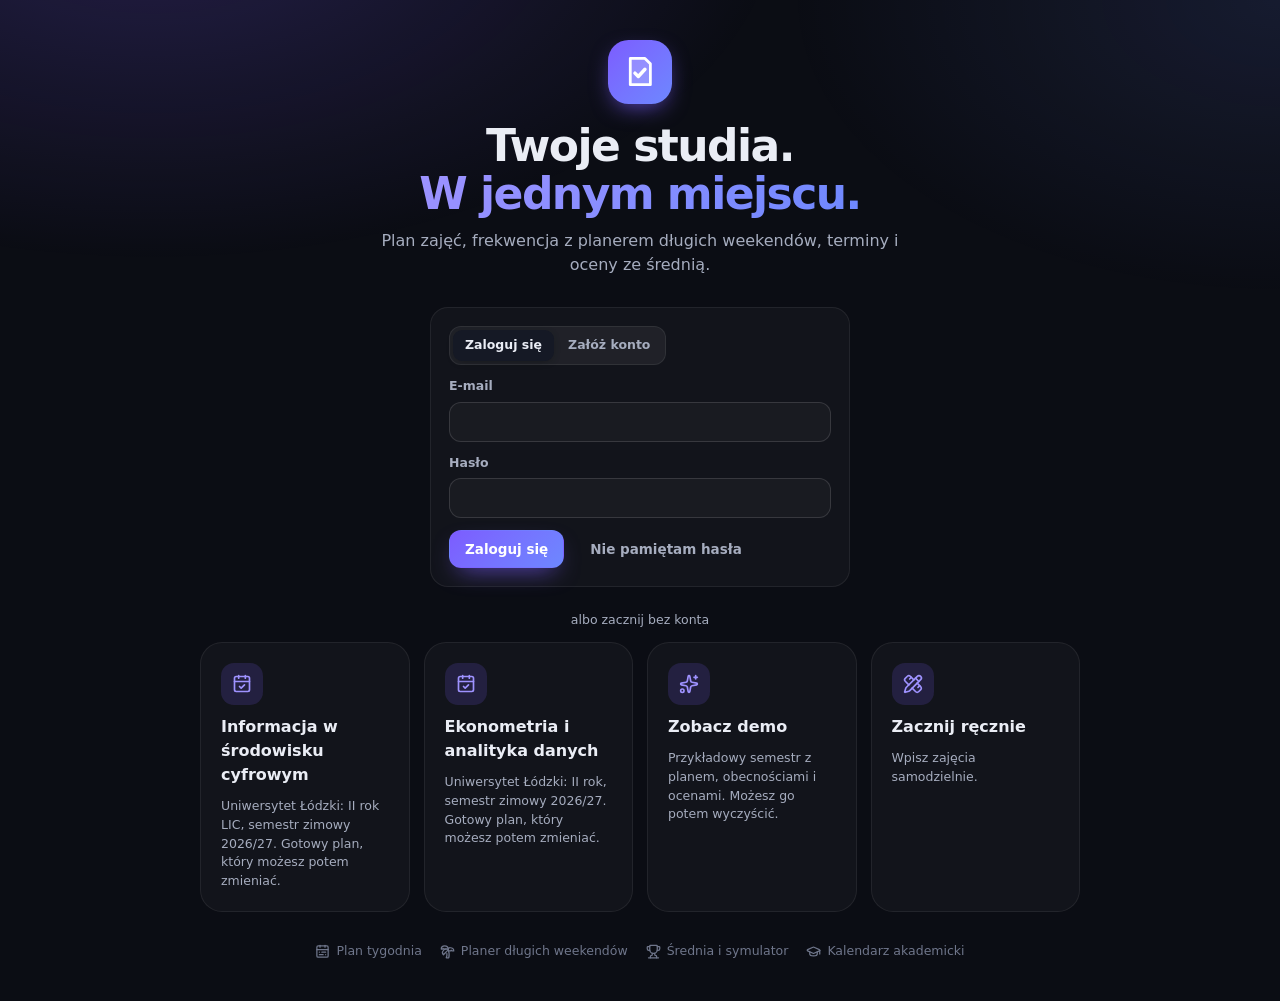
==== index.html @ b1ca9084 "Wersja webowa 0.5.0 Co-Authored-By: Claude Opus 5.5 <noreply@anthropic.com>" ====
<!doctype html>
<html lang="pl">
  <head>
    <meta http-equiv="Content-Security-Policy" content="default-src 'self'; script-src 'self'; style-src 'self' 'unsafe-inline'; font-src 'self' data:; img-src 'self' data: blob:; connect-src 'self' https:" />
    <meta charset="UTF-8" />
    <meta name="viewport" content="width=device-width, initial-scale=1.0, viewport-fit=cover" />
    <meta name="theme-color" content="#0b0d14" />
    <meta name="description" content="Plan zajęć, frekwencja, oceny i notatki – Twoje studia w jednym miejscu." />
    <link rel="icon" type="image/svg+xml" href="./favicon.svg" />
    <!-- iPhone: aplikacja dodana do ekranu początkowego działa na pełnym ekranie -->
    <link rel="manifest" href="./manifest.webmanifest" />
    <link rel="apple-touch-icon" href="./apple-touch-icon.png" />
    <meta name="apple-mobile-web-app-capable" content="yes" />
    <meta name="mobile-web-app-capable" content="yes" />
    <meta name="apple-mobile-web-app-title" content="Indeks" />
    <meta name="apple-mobile-web-app-status-bar-style" content="black-translucent" />
    <title>Indeks</title>
    <script type="module" crossorigin src="./assets/index-BA_HfSL5.js"></script>
    <link rel="stylesheet" crossorigin href="./assets/index-DwT4hTiN.css">
  </head>
  <body>
    <div id="root"></div>
  </body>
</html>
---- assets/index-DwT4hTiN.css ----
@font-face{font-family:Inter Variable;font-style:normal;font-display:swap;font-weight:100 900;src:url(./inter-cyrillic-ext-wght-normal-BOeWTOD4.woff2)format("woff2-variations");unicode-range:U+460-52F,U+1C80-1C8A,U+20B4,U+2DE0-2DFF,U+A640-A69F,U+FE2E-FE2F}@font-face{font-family:Inter Variable;font-style:normal;font-display:swap;font-weight:100 900;src:url(./inter-cyrillic-wght-normal-DqGufNeO.woff2)format("woff2-variations");unicode-range:U+301,U+400-45F,U+490-491,U+4B0-4B1,U+2116}@font-face{font-family:Inter Variable;font-style:normal;font-display:swap;font-weight:100 900;src:url(./inter-greek-ext-wght-normal-DlzME5K_.woff2)format("woff2-variations");unicode-range:U+1F??}@font-face{font-family:Inter Variable;font-style:normal;font-display:swap;font-weight:100 900;src:url(./inter-greek-wght-normal-CkhJZR-_.woff2)format("woff2-variations");unicode-range:U+370-377,U+37A-37F,U+384-38A,U+38C,U+38E-3A1,U+3A3-3FF}@font-face{font-family:Inter Variable;font-style:normal;font-display:swap;font-weight:100 900;src:url(./inter-vietnamese-wght-normal-CBcvBZtf.woff2)format("woff2-variations");unicode-range:U+102-103,U+110-111,U+128-129,U+168-169,U+1A0-1A1,U+1AF-1B0,U+300-301,U+303-304,U+308-309,U+323,U+329,U+1EA0-1EF9,U+20AB}@font-face{font-family:Inter Variable;font-style:normal;font-display:swap;font-weight:100 900;src:url(./inter-latin-ext-wght-normal-DO1Apj_S.woff2)format("woff2-variations");unicode-range:U+100-2BA,U+2BD-2C5,U+2C7-2CC,U+2CE-2D7,U+2DD-2FF,U+304,U+308,U+329,U+1D00-1DBF,U+1E00-1E9F,U+1EF2-1EFF,U+2020,U+20A0-20AB,U+20AD-20C0,U+2113,U+2C60-2C7F,U+A720-A7FF}@font-face{font-family:Inter Variable;font-style:normal;font-display:swap;font-weight:100 900;src:url(./inter-latin-wght-normal-Dx4kXJAl.woff2)format("woff2-variations");unicode-range:U+??,U+131,U+152-153,U+2BB-2BC,U+2C6,U+2DA,U+2DC,U+304,U+308,U+329,U+2000-206F,U+20AC,U+2122,U+2191,U+2193,U+2212,U+2215,U+FEFF,U+FFFD}:root{--accent:#7c5cff;--accent-2:color-mix(in oklab, var(--accent) 55%, #46b5ff);--accent-soft:color-mix(in oklab, var(--accent) 16%, transparent);--accent-text:color-mix(in oklab, var(--accent) 70%, white);--bg:#0b0d14;--bg-elev:#11141d;--surface:#ffffff08;--surface-2:#ffffff0f;--surface-3:#ffffff17;--surface-solid:#151925;--border:#ffffff12;--border-strong:#ffffff21;--text:#eaedf5;--text-2:#a6adbf;--text-3:#6f768b;--success:#34d399;--warn:#fbbf24;--danger:#f87171;--info:#60a5fa;--overlay:#04060c9e;--radius-lg:22px;--radius:16px;--radius-sm:11px;--shadow:0 18px 40px -20px #000000bf;--shadow-pop:0 30px 80px -20px #000c;--font:"Inter Variable", "Inter", system-ui, -apple-system, "Segoe UI", sans-serif;--lightningcss-light: ;--lightningcss-dark:initial;color-scheme:dark}:root[data-theme=light]{--accent-text:color-mix(in oklab, var(--accent) 85%, black);--bg:#f3f4f9;--bg-elev:#fff;--surface:#fff;--surface-2:#f2f3f8;--surface-3:#e8eaf2;--surface-solid:#fff;--border:#161b2d14;--border-strong:#161b2d26;--text:#151a28;--text-2:#535b70;--text-3:#8b91a3;--success:#10b981;--warn:#d97706;--danger:#e5484d;--info:#2f7cf6;--overlay:#14182859;--shadow:0 14px 34px -22px #1e285059;--shadow-pop:0 30px 70px -24px #1e285066;--lightningcss-light:initial;--lightningcss-dark: ;color-scheme:light}*{box-sizing:border-box}html,body,#root{height:100%;margin:0}body{font-family:var(--font);color:var(--text);background:var(--bg);-webkit-font-smoothing:antialiased;font-feature-settings:"cv11", "ss01";font-size:14px;line-height:1.5}body:before{content:"";pointer-events:none;background:radial-gradient(900px 500px at 12% -10%, color-mix(in oklab, var(--accent) 22%, transparent), transparent 70%), radial-gradient(700px 420px at 100% 0%, color-mix(in oklab, var(--accent-2) 12%, transparent), transparent 70%);z-index:0;position:fixed;inset:0}:root[data-theme=light] body:before{opacity:.55}button,input,select,textarea{font:inherit;color:inherit}button{cursor:pointer}::selection{background:color-mix(in oklab, var(--accent) 40%, transparent)}::-webkit-scrollbar{width:10px;height:10px}::-webkit-scrollbar-thumb{background:var(--surface-3);background-clip:padding-box;border:2px solid #0000;border-radius:10px}::-webkit-scrollbar-track{background:0 0}.app{z-index:1;grid-template-columns:252px 1fr;height:100%;display:grid;position:relative}.drag-region{-webkit-app-region:drag;z-index:5;pointer-events:none;height:40px;position:fixed;top:0;left:0;right:0}.is-desktop .drag-region{pointer-events:auto}.is-desktop button,.is-desktop input,.is-desktop select,.is-desktop a,.is-desktop textarea{-webkit-app-region:no-drag}.sidebar{border-right:1px solid var(--border);background:color-mix(in oklab, var(--bg) 70%, transparent);-webkit-backdrop-filter:blur(20px);backdrop-filter:blur(20px);z-index:6;flex-direction:column;gap:6px;padding:22px 14px 16px;display:flex;position:relative}.is-desktop.is-mac .sidebar{padding-top:46px}.brand{align-items:center;gap:11px;padding:4px 10px 18px;display:flex}.brand-mark{background:linear-gradient(135deg, var(--accent), var(--accent-2));width:34px;height:34px;box-shadow:0 8px 22px -6px color-mix(in oklab, var(--accent) 70%, transparent);color:#fff;border-radius:11px;place-items:center;display:grid}.brand-name{letter-spacing:-.02em;font-size:18px;font-weight:750}.brand-sub{color:var(--text-3);margin-top:-2px;font-size:11.5px}.nav-item{width:100%;color:var(--text-2);text-align:left;background:0 0;border:0;border-radius:12px;align-items:center;gap:12px;padding:10px 12px;font-weight:550;transition:background .15s,color .15s;display:flex}.nav-item:hover{background:var(--surface-2);color:var(--text)}.nav-item.active{background:var(--accent-soft);color:var(--text);box-shadow:inset 0 0 0 1px color-mix(in oklab, var(--accent) 30%, transparent)}.nav-item.active svg{color:var(--accent-text)}.nav-item .count{background:color-mix(in oklab, var(--danger) 18%, transparent);color:var(--danger);border-radius:99px;margin-left:auto;padding:1px 7px;font-size:11.5px;font-weight:650}.sidebar-foot{flex-direction:column;gap:8px;margin-top:auto;display:flex}.sync-pill{background:var(--surface);border:1px solid var(--border);color:var(--text-2);text-align:left;border-radius:14px;align-items:center;gap:10px;padding:11px 12px;font-size:12.5px;display:flex}.sync-pill strong{color:var(--text);font-size:13px;font-weight:600;display:block}.dot{background:var(--text-3);border-radius:50%;flex:none;width:8px;height:8px}.dot.on{background:var(--success);box-shadow:0 0 0 4px color-mix(in oklab, var(--success) 18%, transparent)}.dot.demo{background:var(--warn);box-shadow:0 0 0 4px color-mix(in oklab, var(--warn) 18%, transparent)}.main{position:relative;overflow:hidden auto}.page{max-width:1260px;margin:0 auto;padding:34px 36px 60px;animation:.35s page-in}@keyframes page-in{0%{opacity:0;transform:translateY(6px)}}.is-desktop .page{padding-top:48px}.page-header{flex-wrap:wrap;justify-content:space-between;align-items:flex-end;gap:16px;margin-bottom:26px;display:flex}.page-header h1{letter-spacing:-.025em;margin:0;font-size:30px;font-weight:750;line-height:1.15}.page-header p{color:var(--text-2);margin:6px 0 0}.header-actions{flex-wrap:wrap;align-items:center;gap:8px;display:flex}.tabbar{display:none}.update-pill{color:var(--text);border-color:color-mix(in oklab, var(--accent) 45%, transparent);background:color-mix(in oklab, var(--accent) 14%, var(--surface))}.update-pill>svg{color:var(--accent-text);flex-shrink:0}.update-banner{display:none}.welcome-account{text-align:left;border:1px solid var(--border);background:var(--surface);border-radius:18px;max-width:420px;margin:24px auto 0;padding:18px}.welcome-account .segmented{align-self:flex-start}.install-hint{color:var(--text-2);border:1px solid color-mix(in oklab, var(--accent) 35%, transparent);background:color-mix(in oklab, var(--accent) 10%, var(--surface));border-radius:16px;align-items:flex-start;gap:12px;margin:16px 16px 0;padding:12px 12px 12px 14px;font-size:13px;display:flex}.install-hint>svg{color:var(--accent-text);flex-shrink:0;margin-top:2px}.install-hint strong{color:var(--text)}button,a,.clickable{-webkit-tap-highlight-color:transparent;touch-action:manipulation}@media (hover:none) and (pointer:coarse){.input,.select,.textarea{font-size:16px}}.card{background:var(--surface);border:1px solid var(--border);border-radius:var(--radius-lg);box-shadow:var(--shadow);min-width:0;padding:20px}.card.flat{box-shadow:none}.card-head{justify-content:space-between;align-items:center;gap:12px;margin-bottom:14px;display:flex}.card-title{align-items:center;gap:9px;margin:0;font-size:14.5px;font-weight:650;display:flex}.card-title svg{color:var(--text-3)}.card-sub{color:var(--text-3);font-size:12.5px}.grid{gap:16px;display:grid}.cols-2{grid-template-columns:repeat(2,minmax(0,1fr))}.cols-3{grid-template-columns:repeat(3,minmax(0,1fr))}.cols-4{grid-template-columns:repeat(4,minmax(0,1fr))}.span-2{grid-column:span 2}.stack{flex-direction:column;gap:10px;display:flex}.row{align-items:center;gap:10px;display:flex}.row.wrap{flex-wrap:wrap}.spacer{flex:1}.muted{color:var(--text-2)}.faint{color:var(--text-3)}.small{font-size:12.5px}.tiny{font-size:11.5px}.strong{font-weight:650}.nowrap{white-space:nowrap}.ellipsis{text-overflow:ellipsis;white-space:nowrap;overflow:hidden}.mono{font-variant-numeric:tabular-nums}.btn{border:1px solid var(--border-strong);background:var(--surface-2);white-space:nowrap;border-radius:12px;justify-content:center;align-items:center;gap:8px;height:38px;padding:0 15px;font-size:13.5px;font-weight:600;transition:background .15s,border-color .15s,transform .1s,box-shadow .15s;display:inline-flex}.btn:hover{background:var(--surface-3)}.btn:active{transform:translateY(1px)}.btn:disabled{opacity:.5;cursor:not-allowed}.btn.primary{color:#fff;background:linear-gradient(135deg, var(--accent), var(--accent-2));box-shadow:0 10px 24px -10px color-mix(in oklab, var(--accent) 80%, transparent);border-color:#0000}.btn.primary:hover{filter:brightness(1.08)}.btn.ghost{color:var(--text-2);background:0 0;border-color:#0000}.btn.ghost:hover{background:var(--surface-2);color:var(--text)}.btn.danger{color:var(--danger);border-color:color-mix(in oklab, var(--danger) 30%, transparent);background:color-mix(in oklab, var(--danger) 8%, transparent)}.btn.sm{border-radius:10px;height:32px;padding:0 11px;font-size:12.5px}.btn.icon{width:38px;padding:0}.btn.sm.icon{width:32px}.chip{border:1px solid var(--border);background:var(--surface);height:30px;color:var(--text-2);white-space:nowrap;border-radius:99px;align-items:center;gap:6px;padding:0 12px;font-size:12.5px;font-weight:600;transition:all .15s;display:inline-flex}.chip:hover{color:var(--text);border-color:var(--border-strong)}.chip.active{color:var(--text);background:var(--accent-soft);border-color:color-mix(in oklab, var(--accent) 45%, transparent)}.badge{background:var(--surface-2);color:var(--text-2);white-space:nowrap;border-radius:99px;align-items:center;gap:5px;padding:2px 9px;font-size:11.5px;font-weight:650;display:inline-flex}.badge.success{color:var(--success);background:color-mix(in oklab, var(--success) 14%, transparent)}.badge.warn{color:var(--warn);background:color-mix(in oklab, var(--warn) 14%, transparent)}.badge.danger{color:var(--danger);background:color-mix(in oklab, var(--danger) 14%, transparent)}.error-box{color:var(--text);border:1px solid color-mix(in oklab, var(--danger) 35%, transparent);background:color-mix(in oklab, var(--danger) 9%, transparent);border-radius:10px;align-items:flex-start;gap:10px;padding:10px 12px;display:flex}.error-box>svg{color:var(--danger)}.ical-box{border-top:1px solid var(--border);gap:12px;padding-top:16px}.ical-row{background:var(--surface-2);border-radius:12px;align-items:center;gap:12px;padding:10px 12px;display:flex}@media (width<=560px){.ical-row{flex-direction:column;align-items:stretch}}.badge.info{color:var(--info);background:color-mix(in oklab, var(--info) 14%, transparent)}.badge.accent{color:var(--accent-text);background:var(--accent-soft)}.input,.select,.textarea{border:1px solid var(--border-strong);background:var(--surface);border-radius:12px;outline:none;width:100%;height:40px;padding:0 13px;transition:border-color .15s,box-shadow .15s}.textarea{resize:vertical;height:auto;min-height:110px;padding:11px 13px;line-height:1.5}.select{appearance:none;background-image:linear-gradient(45deg, transparent 50%, var(--text-3) 50%), linear-gradient(135deg, var(--text-3) 50%, transparent 50%);background-position:calc(100% - 18px) 17px,calc(100% - 13px) 17px;background-repeat:no-repeat;background-size:5px 5px;padding-right:34px}.select option{background:var(--surface-solid)}.input:focus,.select:focus,.textarea:focus{border-color:color-mix(in oklab, var(--accent) 60%, transparent);box-shadow:0 0 0 4px var(--accent-soft)}.field{flex-direction:column;gap:6px;min-width:0;display:flex}.field>span{color:var(--text-2);font-size:12.5px;font-weight:600}.field .hint{color:var(--text-3);font-size:12px}.segmented{background:var(--surface-2);border:1px solid var(--border);border-radius:12px;gap:2px;padding:3px;display:inline-flex}.segmented button{color:var(--text-2);white-space:nowrap;background:0 0;border:0;border-radius:9px;padding:6px 12px;font-size:12.5px;font-weight:600}.segmented button.active{background:var(--surface-solid);color:var(--text);box-shadow:0 2px 8px -3px #0006}.progress{background:var(--surface-3);border-radius:99px;height:8px;overflow:hidden}.progress>div{border-radius:inherit;height:100%;transition:width .4s}.divider{background:var(--border);height:1px;margin:14px 0}.empty{text-align:center;color:var(--text-3);flex-direction:column;align-items:center;gap:8px;padding:28px 16px;display:flex}.empty svg{color:var(--text-3);opacity:.8}.empty strong{color:var(--text-2)}.course-dot{border-radius:4px;flex:none;width:10px;height:10px}.list-item{border-radius:13px;align-items:center;gap:12px;min-width:0;padding:11px 12px;transition:background .15s;display:flex}.list-item:hover{background:var(--surface-2)}.list-item.clickable{cursor:pointer}.checkbox{border:1.5px solid var(--border-strong);color:#fff;background:0 0;border-radius:7px;flex:none;place-items:center;width:20px;height:20px;padding:0;transition:all .15s;display:grid}.checkbox.on{background:linear-gradient(135deg, var(--accent), var(--accent-2));border-color:#0000}.stat-value{letter-spacing:-.03em;font-variant-numeric:tabular-nums;font-size:34px;font-weight:750;line-height:1.1}.stat-label{color:var(--text-3);font-size:12.5px;font-weight:550}.gradient-text{background:linear-gradient(135deg, var(--accent-text), var(--accent-2));color:#0000;-webkit-background-clip:text;background-clip:text}.hero{border-radius:var(--radius-lg);border:1px solid color-mix(in oklab, var(--accent) 25%, var(--border));background:radial-gradient(600px 240px at 0% 0%, color-mix(in oklab, var(--accent) 26%, transparent), transparent 70%), radial-gradient(500px 260px at 100% 100%, color-mix(in oklab, var(--accent-2) 18%, transparent), transparent 70%), var(--surface);box-shadow:var(--shadow);padding:26px;position:relative;overflow:hidden}.next-class{align-items:stretch;gap:16px;display:flex}.next-class .bar{border-radius:99px;flex:none;width:5px}.countdown{background:color-mix(in oklab, var(--accent) 22%, transparent);color:var(--accent-text);border-radius:99px;padding:4px 11px;font-size:13px;font-weight:650}.timeline{flex-direction:column;display:flex}.tl-item{grid-template-columns:54px 14px 1fr;align-items:start;gap:12px;min-height:54px;display:grid}.tl-time{color:var(--text-2);text-align:right;font-variant-numeric:tabular-nums;padding-top:2px;font-size:12.5px;font-weight:650}.tl-rail{justify-content:center;height:100%;display:flex;position:relative}.tl-rail:before{content:"";background:var(--border);width:2px;position:absolute;top:16px;bottom:-2px}.tl-item:last-child .tl-rail:before{display:none}.tl-dot{border:2.5px solid var(--bg);z-index:1;border-radius:50%;width:12px;height:12px;margin-top:4px;position:relative}.tl-body{min-width:0;padding-bottom:14px}.tl-gap{color:var(--text-3);align-items:center;gap:6px;padding:2px 0 14px;font-size:12px;display:flex}.status-btns{flex-wrap:wrap;gap:6px;display:flex}.status-btn{border:1px solid var(--border);background:var(--surface);height:30px;color:var(--text-2);border-radius:9px;align-items:center;gap:6px;padding:0 10px;font-size:12.5px;font-weight:600;display:inline-flex}.status-btn:hover{border-color:var(--border-strong);color:var(--text)}.status-btn.present.on{color:var(--success);border-color:color-mix(in oklab, var(--success) 45%, transparent);background:color-mix(in oklab, var(--success) 12%, transparent)}.status-btn.absent.on{color:var(--danger);border-color:color-mix(in oklab, var(--danger) 45%, transparent);background:color-mix(in oklab, var(--danger) 12%, transparent)}.status-btn.excused.on{color:var(--info);border-color:color-mix(in oklab, var(--info) 45%, transparent);background:color-mix(in oklab, var(--info) 12%, transparent)}.status-btn.cancelled.on{color:var(--warn);border-color:color-mix(in oklab, var(--warn) 45%, transparent);background:color-mix(in oklab, var(--warn) 12%, transparent)}.week-wrap{padding:0;overflow-x:auto}.week{min-width:760px;display:grid;position:relative}.week-head{display:contents}.week-day-head{text-align:center;border-bottom:1px solid var(--border);background:color-mix(in oklab, var(--surface-solid) 85%, transparent);-webkit-backdrop-filter:blur(10px);backdrop-filter:blur(10px);z-index:2;padding:14px 10px 12px;position:sticky;top:0}.week-day-head .wd{color:var(--text-3);text-transform:uppercase;letter-spacing:.06em;font-size:11.5px;font-weight:650}.week-day-head .dn{margin-top:2px;font-size:20px;font-weight:700}.week-day-head.today .dn{color:#fff;background:linear-gradient(135deg, var(--accent), var(--accent-2));border-radius:11px;place-items:center;width:34px;height:34px;display:inline-grid}.week-col{border-left:1px solid var(--border);position:relative}.week-col.off{background:repeating-linear-gradient(-45deg, transparent 0 10px, color-mix(in oklab, var(--success) 5%, transparent) 10px 20px)}.week-col.today{background:color-mix(in oklab, var(--accent) 4%, transparent)}.off-label{text-align:center;color:var(--success);background:color-mix(in oklab, var(--success) 10%, transparent);border-radius:10px;padding:8px;font-size:12px;font-weight:600;position:absolute;top:12px;left:8px;right:8px}.hour-line{border-top:1px dashed var(--border);position:absolute;left:0;right:0}.hour-label{color:var(--text-3);font-variant-numeric:tabular-nums;font-size:11.5px;position:absolute;right:10px;transform:translateY(-8px)}.now-line{background:var(--danger);z-index:3;height:2px;position:absolute;left:-1px;right:0}.now-line:before{content:"";background:var(--danger);border-radius:50%;width:10px;height:10px;position:absolute;top:-4px;left:-4px}.block{cursor:pointer;text-align:left;border:1px solid #0000;border-radius:12px;flex-direction:column;gap:2px;padding:8px 10px;transition:transform .12s,box-shadow .15s;display:flex;position:absolute;left:5px;right:5px;overflow:hidden}.block:hover{z-index:4;transform:translateY(-1px);box-shadow:0 12px 26px -12px #000000b3}.block .b-title{color:var(--text);font-size:12.5px;font-weight:650;line-height:1.25}.block .b-meta{color:var(--text-2);font-size:11.5px}.block .b-status{border-radius:7px;place-items:center;width:20px;height:20px;display:grid;position:absolute;top:7px;right:7px}.block.absent{opacity:.75}.block.cancelled{opacity:.45;text-decoration:line-through}.block.estimated{border-style:dashed}.month{grid-template-columns:repeat(7,minmax(0,1fr));gap:6px;display:grid}.month-wd{color:var(--text-3);text-transform:uppercase;letter-spacing:.06em;padding:4px 8px;font-size:11.5px;font-weight:650}.day-cell{border:1px solid var(--border);background:var(--surface);cursor:pointer;text-align:left;border-radius:14px;flex-direction:column;gap:4px;min-width:0;min-height:104px;padding:8px;transition:border-color .15s,background .15s;display:flex}.day-cell:hover{border-color:var(--border-strong)}.day-cell.other{opacity:.4}.day-cell.selected{border-color:color-mix(in oklab, var(--accent) 60%, transparent);box-shadow:0 0 0 3px var(--accent-soft)}.day-cell.off{background:color-mix(in oklab, var(--success) 7%, var(--surface))}.day-cell.session-period{background:color-mix(in oklab, var(--warn) 6%, var(--surface))}.day-num{justify-content:space-between;align-items:center;font-size:13px;font-weight:650;display:flex}.day-cell.today .day-num span:first-child{color:#fff;background:linear-gradient(135deg, var(--accent), var(--accent-2));border-radius:8px;place-items:center;width:24px;height:24px;display:inline-grid}.day-pill{text-overflow:ellipsis;white-space:nowrap;border-radius:7px;padding:2px 7px;font-size:11px;font-weight:600;overflow:hidden}.kind-kolokwium{--k:#f59e0b}.kind-egzamin{--k:#ef4444}.kind-projekt{--k:#8b5cf6}.kind-zadanie{--k:#3b82f6}.kind-prezentacja{--k:#ec4899}.kind-inne{--k:#14b8a6}.k-pill{color:color-mix(in oklab, var(--k) 80%, var(--text));background:color-mix(in oklab, var(--k) 16%, transparent)}.k-icon{width:36px;height:36px;color:var(--k);background:color-mix(in oklab, var(--k) 15%, transparent);border-radius:11px;flex:none;place-items:center;display:grid}.grade{font-variant-numeric:tabular-nums;border-radius:9px;place-items:center;min-width:38px;height:30px;padding:0 8px;font-size:13.5px;font-weight:700;display:inline-grid}.grade.fail{color:#f87171;background:oklab(71.0627% .153814 .062821/.15)}.grade.low{color:#fbbf24;background:oklab(83.6861% .0159629 .163645/.15)}.grade.mid{color:#60a5fa;background:oklab(71.374% -.0380178 -.138248/.15)}.grade.high{color:#34d399;background:oklab(77.2944% -.146957 .0443043/.15)}.grade.top{color:#a78bfa;background:oklab(70.8969% .063573 -.145921/.18)}.grade.none{color:var(--text-2);background:var(--surface-2)}.course-row{border:1px solid var(--border);background:var(--surface);border-radius:14px;grid-template-columns:minmax(0,1fr) auto;align-items:center;gap:12px;padding:13px 14px;display:grid}.grade-list{flex-wrap:wrap;justify-content:flex-end;gap:6px;display:flex}.grade-chip{color:var(--text-3);align-items:center;gap:6px;font-size:11.5px;display:flex}.notes-layout{grid-template-columns:290px minmax(0,1fr);align-items:start;gap:16px;display:grid}.course-list .list-item.active{background:var(--accent-soft)}.keypoints{flex-direction:column;gap:8px;margin:0;padding:0;list-style:none;display:flex}.keypoints li{background:var(--surface-2);border-radius:13px;grid-template-columns:26px 1fr;gap:10px;padding:11px 13px;line-height:1.5;display:grid}.keypoints li .n{color:#fff;background:linear-gradient(135deg, var(--accent), var(--accent-2));border-radius:8px;place-items:center;width:26px;height:26px;font-size:12px;font-weight:700;display:grid}.syllabus-text{white-space:pre-wrap;color:var(--text-2);max-height:260px;line-height:1.6;overflow:auto}.flashcard{perspective:1200px;cursor:pointer;height:260px}.flashcard-inner{width:100%;height:100%;transform-style:preserve-3d;transition:transform .55s cubic-bezier(.3,.7,.2,1);position:relative}.flashcard.flipped .flashcard-inner{transform:rotateY(180deg)}.flashcard-face{backface-visibility:hidden;border-radius:var(--radius-lg);text-align:center;border:1px solid var(--border-strong);background:radial-gradient(400px 200px at 0% 0%, color-mix(in oklab, var(--accent) 20%, transparent), transparent), var(--surface-solid);place-items:center;padding:28px;font-size:18px;font-weight:600;line-height:1.45;display:grid;position:absolute;inset:0}.flashcard-face.back{background:radial-gradient(400px 200px at 100% 100%, color-mix(in oklab, var(--success) 18%, transparent), transparent), var(--surface-solid);font-weight:500;transform:rotateY(180deg)}.spinner{border:2.5px solid color-mix(in oklab, currentColor 25%, transparent);border-top-color:currentColor;border-radius:50%;width:18px;height:18px;animation:.8s linear infinite spin}@keyframes spin{to{transform:rotate(360deg)}}.skeleton{background:linear-gradient(90deg, var(--surface-2), var(--surface-3), var(--surface-2));background-size:200% 100%;border-radius:10px;animation:1.4s infinite shimmer}@keyframes shimmer{to{background-position:-200% 0}}.overlay{z-index:50;background:var(--overlay);-webkit-backdrop-filter:blur(6px);backdrop-filter:blur(6px);place-items:center;padding:20px;animation:.18s fade;display:grid;position:fixed;inset:0}@keyframes fade{0%{opacity:0}}.modal{border-radius:var(--radius-lg);border:1px solid var(--border-strong);background:var(--bg-elev);width:min(560px,100%);max-height:calc(100vh - 40px);box-shadow:var(--shadow-pop);animation:.22s cubic-bezier(.2,.9,.3,1.2) pop;overflow:auto}.modal.wide{width:min(760px,100%)}@keyframes pop{0%{opacity:0;transform:translateY(10px)scale(.98)}}.modal-head{justify-content:space-between;align-items:flex-start;gap:12px;padding:20px 22px 4px;display:flex}.modal-head h2{letter-spacing:-.01em;margin:0;font-size:18px;font-weight:700}.modal-body{flex-direction:column;gap:14px;padding:14px 22px 22px;display:flex}.modal-foot{border-top:1px solid var(--border);justify-content:flex-end;gap:8px;padding:14px 22px 20px;display:flex}.toasts{z-index:60;flex-direction:column;gap:8px;display:flex;position:fixed;bottom:20px;right:20px}.toast{background:var(--surface-solid);border:1px solid var(--border-strong);box-shadow:var(--shadow-pop);border-radius:14px;align-items:center;gap:10px;max-width:380px;padding:12px 16px;font-weight:550;animation:.25s pop;display:flex}.toast.error svg{color:var(--danger)}.toast.success svg{color:var(--success)}.welcome{z-index:1;place-items:center;min-height:100%;padding:40px 20px;display:grid;position:relative}.welcome-card{text-align:center;width:min(880px,100%)}.welcome h1{letter-spacing:-.035em;margin:18px 0 12px;font-size:44px;font-weight:800;line-height:1.08}.welcome .lead{color:var(--text-2);max-width:560px;margin:0 auto 30px;font-size:16px}.welcome-options{text-align:left;grid-template-columns:repeat(auto-fit,minmax(190px,1fr));gap:14px;margin-top:12px;display:grid}.option-card{border:1px solid var(--border);background:var(--surface);border-radius:var(--radius-lg);cursor:pointer;text-align:left;flex-direction:column;gap:10px;padding:20px;transition:transform .15s,border-color .15s,box-shadow .2s;display:flex}.option-card:hover{border-color:color-mix(in oklab, var(--accent) 50%, transparent);box-shadow:0 24px 50px -24px color-mix(in oklab, var(--accent) 60%, transparent);transform:translateY(-3px)}.plan-option{border:1px solid var(--border);border-radius:var(--radius-sm);background:var(--surface-2);width:100%;color:var(--text);text-align:left;cursor:pointer;align-items:center;gap:12px;padding:11px 14px;transition:border-color .15s,background .15s;display:flex}.plan-option:hover{border-color:color-mix(in oklab, var(--accent) 50%, transparent)}.plan-option.active{border-color:var(--accent);background:var(--accent-soft);cursor:default}.plan-option-mark{border:1.5px solid var(--border-strong);color:#fff;border-radius:50%;flex:none;place-items:center;width:20px;height:20px;display:grid}.plan-option.active .plan-option-mark{background:var(--accent);border-color:var(--accent)}.option-icon{background:var(--accent-soft);width:42px;height:42px;color:var(--accent-text);border-radius:13px;place-items:center;display:grid}.feature-row{color:var(--text-3);flex-wrap:wrap;justify-content:center;gap:18px;margin-top:30px;font-size:12.5px;display:flex}.feature-row span{align-items:center;gap:6px;display:inline-flex}.steps{counter-reset:step;flex-direction:column;gap:12px;display:flex}.step{grid-template-columns:30px 1fr;align-items:start;gap:12px;display:grid}.step-num{background:var(--surface-2);width:30px;height:30px;color:var(--text-2);border-radius:10px;place-items:center;font-size:13px;font-weight:700;display:grid}.step.done .step-num{background:color-mix(in oklab, var(--success) 18%, transparent);color:var(--success)}.step.current .step-num{background:linear-gradient(135deg, var(--accent), var(--accent-2));color:#fff}.swatch{border:2px solid #0000;border-radius:10px;width:30px;height:30px;padding:0}.swatch.active{border-color:var(--text);box-shadow:0 0 0 3px var(--bg) inset}.suggestion{border:1px solid var(--border);background:var(--surface);border-radius:18px;flex-direction:column;gap:10px;padding:16px;display:flex;position:relative;overflow:hidden}.suggestion.best{border-color:color-mix(in oklab, var(--success) 40%, transparent);background:radial-gradient(420px 180px at 100% 0%, color-mix(in oklab, var(--success) 14%, transparent), transparent 70%), var(--surface)}.days-strip{gap:4px;display:flex}.days-strip>div{text-align:center;border-radius:8px;flex:1;min-width:0;padding:6px 0;font-size:11px;font-weight:650;line-height:1.2}.ds-free{color:var(--success);background:color-mix(in oklab, var(--success) 13%, transparent)}.ds-skip{color:var(--warn);background:color-mix(in oklab, var(--warn) 15%, transparent);outline:1px dashed color-mix(in oklab, var(--warn) 60%, transparent)}table.simple{border-collapse:collapse;width:100%}table.simple th{text-align:left;text-transform:uppercase;letter-spacing:.05em;color:var(--text-3);padding:0 10px 10px;font-size:11.5px;font-weight:650}table.simple td{border-top:1px solid var(--border);vertical-align:middle;padding:12px 10px}@media (prefers-reduced-motion:reduce){*,:before,:after{transition:none!important;animation:none!important}}.cal-layout{grid-template-columns:minmax(0,1fr) 370px;align-items:start;gap:16px;display:grid}@media (width<=1100px){.cal-layout,[data-grades-grid]{grid-template-columns:1fr!important}.cols-4,.cols-3{grid-template-columns:repeat(2,minmax(0,1fr))}.notes-layout{grid-template-columns:1fr}}@media (width<=860px){.app{grid-template-columns:1fr}.sidebar{display:none}.update-banner{width:calc(100% - 32px);margin:16px 16px 0;display:flex}.main{padding-top:env(safe-area-inset-top)}body:after{content:"";height:env(safe-area-inset-top);background:var(--bg);z-index:30;position:fixed;top:0;left:0;right:0}.overlay{padding:calc(20px + env(safe-area-inset-top)) 12px calc(20px + env(safe-area-inset-bottom))}.page{padding:22px 16px 110px}.page-header h1{font-size:25px}.cols-2,.cols-3{grid-template-columns:1fr}.span-2{grid-column:auto}.welcome-options{grid-template-columns:1fr}.welcome h1{font-size:34px}.tabbar{left:10px;right:10px;bottom:calc(10px + env(safe-area-inset-bottom));z-index:20;border:1px solid var(--border-strong);background:color-mix(in oklab, var(--bg-elev) 82%, transparent);-webkit-backdrop-filter:blur(20px);backdrop-filter:blur(20px);box-shadow:var(--shadow-pop);border-radius:20px;gap:2px;padding:6px;display:flex;position:fixed}.tabbar button{min-width:0;color:var(--text-3);letter-spacing:-.01em;white-space:nowrap;text-overflow:ellipsis;background:0 0;border:0;border-radius:14px;flex-direction:column;flex:1;align-items:center;gap:2px;padding:7px 2px;font-size:10px;font-weight:600;display:flex;overflow:hidden}.tabbar button.active{color:var(--text);background:var(--accent-soft)}.tabbar button.active svg{color:var(--accent-text)}.day-cell{min-height:64px;padding:5px}.day-pill{height:5px;padding:0;font-size:0}.month{gap:4px}.toasts{bottom:90px;left:16px;right:16px}}
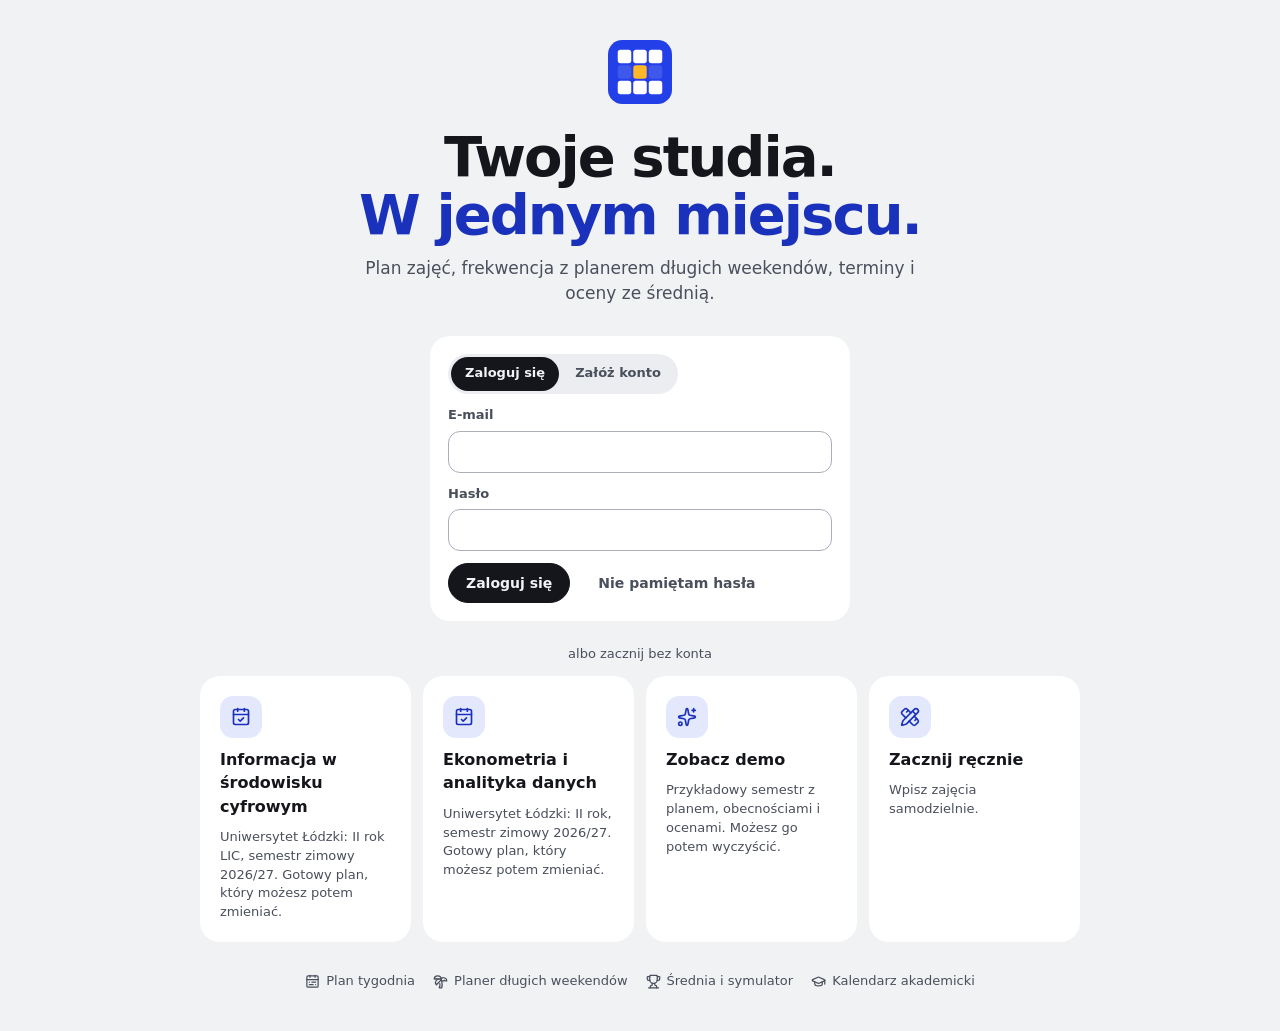
==== commit a3c54f2f: "Wersja webowa 0.7.0 Co-Authored-By: Claude Opus 5.5 <noreply@anthropic.com>" ====
--- a/index.html
+++ b/index.html
@@ -4,7 +4,7 @@
     <meta http-equiv="Content-Security-Policy" content="default-src 'self'; script-src 'self'; style-src 'self' 'unsafe-inline'; font-src 'self' data:; img-src 'self' data: blob:; connect-src 'self' https:" />
     <meta charset="UTF-8" />
     <meta name="viewport" content="width=device-width, initial-scale=1.0, viewport-fit=cover" />
-    <meta name="theme-color" content="#0b0d14" />
+    <meta name="theme-color" content="#111318" />
     <meta name="description" content="Plan zajęć, frekwencja, oceny i notatki – Twoje studia w jednym miejscu." />
     <link rel="icon" type="image/svg+xml" href="./favicon.svg" />
     <!-- iPhone: aplikacja dodana do ekranu początkowego działa na pełnym ekranie -->
@@ -15,8 +15,8 @@
     <meta name="apple-mobile-web-app-title" content="Indeks" />
     <meta name="apple-mobile-web-app-status-bar-style" content="black-translucent" />
     <title>Indeks</title>
-    <script type="module" crossorigin src="./assets/index-BA_HfSL5.js"></script>
-    <link rel="stylesheet" crossorigin href="./assets/index-DwT4hTiN.css">
+    <script type="module" crossorigin src="./assets/index-91kcwqUE.js"></script>
+    <link rel="stylesheet" crossorigin href="./assets/index-L9NIPwx6.css">
   </head>
   <body>
     <div id="root"></div>
--- a/assets/index-L9NIPwx6.css
+++ b/assets/index-L9NIPwx6.css
@@ -0,0 +1 @@
+@font-face{font-family:Bricolage Grotesque Variable;font-style:normal;font-display:swap;font-weight:200 800;src:url(./bricolage-grotesque-vietnamese-opsz-normal-D9N6E8K1.woff2)format("woff2-variations");unicode-range:U+102-103,U+110-111,U+128-129,U+168-169,U+1A0-1A1,U+1AF-1B0,U+300-301,U+303-304,U+308-309,U+323,U+329,U+1EA0-1EF9,U+20AB}@font-face{font-family:Bricolage Grotesque Variable;font-style:normal;font-display:swap;font-weight:200 800;src:url(./bricolage-grotesque-latin-ext-opsz-normal-IcJDqblK.woff2)format("woff2-variations");unicode-range:U+100-2BA,U+2BD-2C5,U+2C7-2CC,U+2CE-2D7,U+2DD-2FF,U+304,U+308,U+329,U+1D00-1DBF,U+1E00-1E9F,U+1EF2-1EFF,U+2020,U+20A0-20AB,U+20AD-20C0,U+2113,U+2C60-2C7F,U+A720-A7FF}@font-face{font-family:Bricolage Grotesque Variable;font-style:normal;font-display:swap;font-weight:200 800;src:url(./bricolage-grotesque-latin-opsz-normal-Cre6nC2_.woff2)format("woff2-variations");unicode-range:U+??,U+131,U+152-153,U+2BB-2BC,U+2C6,U+2DA,U+2DC,U+304,U+308,U+329,U+2000-206F,U+20AC,U+2122,U+2191,U+2193,U+2212,U+2215,U+FEFF,U+FFFD}:root{--accent:#2340e8;--accent-2:color-mix(in oklab, var(--accent) 65%, white);--accent-soft:color-mix(in oklab, var(--accent) 24%, transparent);--accent-text:color-mix(in oklab, var(--accent) 50%, white);--on-block:#14161c;--bg:#111318;--bg-elev:#1c1f27;--surface:#1c1f27;--surface-2:#262a33;--surface-3:#323743;--surface-solid:#1c1f27;--border:#2d313b;--border-strong:#454a58;--hatch:#565c6b;--text:#f3f4f6;--text-2:#b2b8c5;--text-3:#8f96a6;--success:#4ade97;--warn:#fbbf24;--danger:#ff8a80;--info:#7fb0ff;--overlay:#06080ca8;--radius-lg:20px;--radius:16px;--radius-sm:11px;--shadow:none;--shadow-pop:0 24px 60px -20px #000000b3;--font:"Bricolage Grotesque Variable", "Segoe UI", system-ui, -apple-system, sans-serif;--lightningcss-light: ;--lightningcss-dark:initial;color-scheme:dark}:root[data-theme=light]{--accent-soft:color-mix(in oklab, var(--accent) 12%, transparent);--accent-text:color-mix(in oklab, var(--accent) 85%, black);--bg:#f1f2f4;--bg-elev:#fff;--surface:#fff;--surface-2:#ebedf1;--surface-3:#dcdfe5;--surface-solid:#fff;--border:#d3d6dd;--border-strong:#a9aeba;--hatch:#a9aeba;--text:#14161c;--text-2:#4a4f5c;--text-3:#666c7a;--success:#0e7a4e;--warn:#a15c00;--danger:#c4262e;--info:#1d5fd1;--overlay:#14161c66;--shadow-pop:0 24px 60px -24px #14161c66;--lightningcss-light:initial;--lightningcss-dark: ;color-scheme:light}*{box-sizing:border-box}html,body,#root{height:100%;margin:0}body{font-family:var(--font);color:var(--text);background:var(--bg);-webkit-font-smoothing:antialiased;font-optical-sizing:auto;font-size:14.5px;line-height:1.45}button,input,select,textarea{font:inherit;color:inherit}button{cursor:pointer}:focus-visible{outline:2px solid var(--text);outline-offset:2px}::selection{background:color-mix(in oklab, var(--accent) 35%, transparent)}::-webkit-scrollbar{width:10px;height:10px}::-webkit-scrollbar-thumb{background:var(--surface-3);background-clip:padding-box;border:2px solid #0000;border-radius:10px}::-webkit-scrollbar-track{background:0 0}.app{grid-template-rows:auto minmax(0,1fr);height:100%;display:grid;position:relative}.drag-region{-webkit-app-region:drag;z-index:5;height:40px;display:none;position:fixed;top:0;left:0;right:0}.is-desktop button,.is-desktop input,.is-desktop select,.is-desktop a,.is-desktop textarea{-webkit-app-region:no-drag}.topbar{z-index:6;flex-wrap:wrap;align-items:center;gap:8px 22px;padding:14px clamp(16px,3vw,36px);display:flex;position:relative}.is-desktop .topbar{-webkit-app-region:drag;padding-right:156px}.is-desktop.is-mac .topbar{padding-left:84px;padding-right:clamp(16px,3vw,36px)}.brand{align-items:center;gap:10px;display:flex}.logo{flex:none;display:block}.brand-name{letter-spacing:-.02em;font-size:22px;font-weight:800}.topnav{flex-wrap:wrap;flex:auto;gap:2px;min-width:0;display:flex}.nav-item{min-height:40px;color:var(--text-2);white-space:nowrap;background:0 0;border:0;border-radius:999px;align-items:center;gap:7px;padding:0 14px;font-size:15px;font-weight:500;transition:background .15s,color .15s;display:inline-flex}.nav-item:hover{background:var(--surface-2);color:var(--text)}.nav-item.active{background:var(--text);color:var(--bg);font-weight:600}.nav-item .count{text-align:center;background:color-mix(in oklab, var(--danger) 16%, transparent);min-width:19px;color:var(--danger);border-radius:99px;padding:0 6px;font-size:11.5px;font-weight:700;line-height:19px}.nav-item.active .count{background:var(--bg);color:var(--text)}.topbar-end{align-items:center;gap:8px;min-width:0;display:flex}.sync-pill{background:var(--surface);min-width:0;max-width:250px;min-height:40px;color:var(--text-2);text-align:left;border:0;border-radius:20px;align-items:center;gap:9px;padding:5px 15px;font-size:12px;line-height:1.3;display:flex}.sync-pill:hover{background:var(--surface-2)}.sync-pill strong{color:var(--text);font-size:12.5px;font-weight:600;display:block}.dot{background:var(--text-3);border-radius:50%;flex:none;width:8px;height:8px}.dot.on{background:var(--success)}.dot.demo{background:var(--warn)}.main{min-height:0;position:relative;overflow:hidden auto}.page{max-width:1320px;margin:0 auto;padding:12px clamp(16px,3vw,36px) 60px;animation:.3s page-in}@keyframes page-in{0%{opacity:0;transform:translateY(6px)}}.page-header{flex-wrap:wrap;justify-content:space-between;align-items:flex-end;gap:16px;margin-bottom:24px;display:flex}.page-header h1{letter-spacing:-.03em;margin:0;font-size:38px;font-weight:800;line-height:1.08}.page-header p{color:var(--text-2);margin:6px 0 0}.header-actions{flex-wrap:wrap;align-items:center;gap:8px;display:flex}.tabbar{display:none}.update-pill{background:var(--accent);color:#fff}.update-pill:hover{background:var(--accent);filter:brightness(1.1)}.update-pill strong{color:#fff}.update-pill>svg{flex-shrink:0}.update-banner{display:none}.welcome-account{text-align:left;border-radius:var(--radius-lg);background:var(--surface);max-width:420px;margin:24px auto 0;padding:18px}.welcome-account .segmented{align-self:flex-start}.install-hint{color:var(--text-2);background:var(--accent-soft);border-radius:16px;align-items:flex-start;gap:12px;margin:16px 16px 0;padding:12px 12px 12px 14px;font-size:13px;display:flex}.install-hint>svg{color:var(--accent-text);flex-shrink:0;margin-top:2px}.install-hint strong{color:var(--text)}button,a,.clickable{-webkit-tap-highlight-color:transparent;touch-action:manipulation}@media (hover:none) and (pointer:coarse){.input,.select,.textarea{font-size:16px}.btn{min-height:44px}.btn.sm{min-height:38px}}.card{background:var(--surface);border-radius:var(--radius-lg);min-width:0;padding:20px}.card-head{justify-content:space-between;align-items:center;gap:12px;margin-bottom:14px;display:flex}.card-title{letter-spacing:-.01em;align-items:center;gap:9px;margin:0;font-size:17px;font-weight:700;display:flex}.card-title svg{color:var(--text-3)}.card-sub{color:var(--text-3);font-size:12.5px}.grid{gap:16px;display:grid}.cols-2{grid-template-columns:repeat(2,minmax(0,1fr))}.cols-3{grid-template-columns:repeat(3,minmax(0,1fr))}.cols-4{grid-template-columns:repeat(4,minmax(0,1fr))}.span-2{grid-column:span 2}.stack{flex-direction:column;gap:10px;display:flex}.row{align-items:center;gap:10px;display:flex}.row.wrap{flex-wrap:wrap}.spacer{flex:1}.muted{color:var(--text-2)}.faint{color:var(--text-3)}.small{font-size:13px}.tiny{font-size:12px}.strong{font-weight:650}.nowrap{white-space:nowrap}.ellipsis{text-overflow:ellipsis;white-space:nowrap;overflow:hidden}.mono{font-variant-numeric:tabular-nums}.btn{border:1.5px solid var(--border-strong);white-space:nowrap;background:0 0;border-radius:999px;justify-content:center;align-items:center;gap:8px;height:40px;padding:0 17px;font-size:14px;font-weight:600;transition:background .15s,border-color .15s,transform .1s,opacity .15s;display:inline-flex}.btn:hover{background:var(--surface-2)}.btn:active{transform:translateY(1px)}.btn:disabled{opacity:.5;cursor:not-allowed}.btn.primary{border-color:var(--text);color:var(--bg);background:var(--text)}.btn.primary:hover{opacity:.86;background:var(--text)}.btn.ghost{color:var(--text-2);background:0 0;border-color:#0000}.btn.ghost:hover{background:var(--surface-2);color:var(--text)}.btn.danger{color:var(--danger);border-color:color-mix(in oklab, var(--danger) 45%, transparent);background:color-mix(in oklab, var(--danger) 8%, transparent)}.btn.sm{height:34px;padding:0 12px;font-size:13px}.btn.icon{width:40px;padding:0}.btn.sm.icon{width:34px}.chip{border:1.5px solid var(--border);height:32px;color:var(--text-2);white-space:nowrap;background:0 0;border-radius:99px;align-items:center;gap:6px;padding:0 13px;font-size:13px;font-weight:600;transition:all .15s;display:inline-flex}.chip:hover{color:var(--text);border-color:var(--border-strong)}.chip.active{color:var(--bg);background:var(--text);border-color:var(--text)}.badge{background:var(--surface-2);color:var(--text-2);white-space:nowrap;border-radius:99px;align-items:center;gap:5px;padding:2px 10px;font-size:12px;font-weight:650;display:inline-flex}.badge.success{color:var(--success);background:color-mix(in oklab, var(--success) 14%, transparent)}.badge.warn{color:var(--warn);background:color-mix(in oklab, var(--warn) 14%, transparent)}.badge.danger{color:var(--danger);background:color-mix(in oklab, var(--danger) 14%, transparent)}.badge.info{color:var(--info);background:color-mix(in oklab, var(--info) 14%, transparent)}.badge.accent{color:var(--accent-text);background:var(--accent-soft)}.error-box{color:var(--text);background:color-mix(in oklab, var(--danger) 10%, transparent);border-radius:12px;align-items:flex-start;gap:10px;padding:10px 12px;display:flex}.error-box>svg{color:var(--danger)}.ical-box{border-top:1px solid var(--border);gap:12px;padding-top:16px}.ical-row{background:var(--surface-2);border-radius:12px;align-items:center;gap:12px;padding:10px 12px;display:flex}@media (width<=560px){.ical-row{flex-direction:column;align-items:stretch}}.input,.select,.textarea{border:1.5px solid var(--border-strong);background:var(--surface);border-radius:12px;outline:none;width:100%;height:42px;padding:0 14px;transition:border-color .15s,box-shadow .15s}.textarea{resize:vertical;height:auto;min-height:110px;padding:11px 14px;line-height:1.5}.select{appearance:none;background-image:linear-gradient(45deg, transparent 50%, var(--text-3) 50%), linear-gradient(135deg, var(--text-3) 50%, transparent 50%);background-position:calc(100% - 18px) 18px,calc(100% - 13px) 18px;background-repeat:no-repeat;background-size:5px 5px;padding-right:34px}.select option{background:var(--surface-solid)}.input:focus,.select:focus,.textarea:focus{border-color:var(--text);box-shadow:0 0 0 1px var(--text)}.field{flex-direction:column;gap:6px;min-width:0;display:flex}.field>span{color:var(--text-2);font-size:13px;font-weight:600}.field .hint{color:var(--text-3);font-size:12px}.segmented{background:var(--surface-2);border-radius:999px;align-self:flex-start;gap:2px;padding:3px;display:inline-flex}.segmented button{min-height:34px;color:var(--text-2);white-space:nowrap;background:0 0;border:0;border-radius:999px;padding:0 14px;font-size:13px;font-weight:600}.segmented button.active{background:var(--text);color:var(--bg)}.progress{background:var(--surface-3);border-radius:99px;height:8px;overflow:hidden}.progress>div{border-radius:inherit;height:100%;transition:width .4s}.divider{background:var(--border);height:1px;margin:14px 0}.empty{text-align:center;color:var(--text-3);flex-direction:column;align-items:center;gap:8px;padding:28px 16px;display:flex}.empty svg{color:var(--text-3);opacity:.8}.empty strong{color:var(--text-2)}.course-dot{border-radius:4px;flex:none;width:12px;height:12px}.list-item{border-radius:13px;align-items:center;gap:12px;min-width:0;padding:11px 12px;transition:background .15s;display:flex}.list-item:hover{background:var(--surface-2)}.list-item.clickable{cursor:pointer}.announcement{color:inherit;align-items:flex-start;text-decoration:none}.announcement-icon{--k:var(--text-3);flex:none}.announcement-icon.important{--k:var(--accent-text)}.announcement-title{-webkit-line-clamp:3;line-clamp:3;overflow-wrap:anywhere;-webkit-box-orient:vertical;display:-webkit-box;overflow:hidden}.announcement-excerpt{-webkit-line-clamp:2;line-clamp:2;-webkit-box-orient:vertical;margin-top:3px;display:-webkit-box;overflow:hidden}.announcement .badge{flex:none}.announcement-link{opacity:0;flex:none;margin-top:3px;transition:opacity .15s}.announcement:hover .announcement-link{opacity:1}.checkbox{border:1.5px solid var(--border-strong);width:22px;height:22px;color:var(--bg);background:0 0;border-radius:7px;flex:none;place-items:center;padding:0;transition:all .15s;display:grid}.checkbox.on{background:var(--text);border-color:var(--text)}.stat-value{letter-spacing:-.03em;font-variant-numeric:tabular-nums;font-size:34px;font-weight:800;line-height:1.1}.stat-label{color:var(--text-3);font-size:13px;font-weight:550}.gradient-text{color:var(--accent-text)}.day-block{width:100%;min-height:var(--h,92px);color:var(--on-block);text-align:left;border:0;border-radius:20px;flex-direction:column;justify-content:space-between;gap:8px;padding:14px 18px;transition:filter .15s,transform .1s;display:flex}.day-block:hover{filter:brightness(1.05)}.day-block:active{transform:translateY(1px)}.day-block.done{opacity:.55}.day-block.absent{opacity:.7}.day-block.cancelled{opacity:.45;text-decoration:line-through}.day-block.estimated{border:2px dashed var(--on-block)}.db-top{letter-spacing:-.01em;justify-content:space-between;gap:16px;font-size:20px;font-weight:700;line-height:1.2;display:flex}.db-name{overflow-wrap:anywhere;min-width:0}.db-room{flex:none}.db-meta{flex-wrap:wrap;justify-content:space-between;align-items:center;gap:4px 10px;font-size:14px;line-height:1.3;display:flex}.db-chip{background:var(--on-block);color:#fff;white-space:nowrap;border-radius:999px;align-items:center;gap:4px;padding:3px 11px;font-size:13px;font-weight:600;display:inline-flex}.day-row{grid-template-columns:52px minmax(0,1fr);gap:12px;display:grid}.day-time{color:var(--text-2);font-variant-numeric:tabular-nums;padding-top:14px;font-size:13px}.day-time strong{color:var(--text);font-size:16px;font-weight:700;display:block}.day-row .db-when{display:none}.gap-block{min-height:var(--h,56px);border:2px dashed var(--hatch);color:var(--text-2);border-radius:20px;align-items:center;padding:0 18px;font-size:15px;font-weight:600;display:flex}.dash-hero{flex-wrap:wrap;justify-content:space-between;align-items:flex-end;gap:14px 24px;margin-bottom:28px;display:flex}.dash-hero-text{flex:480px;min-width:0}.dash-hello{color:var(--text-2);margin:0 0 6px;font-size:16px;font-weight:500}.hero-title{letter-spacing:-.03em;text-wrap:balance;margin:0;font-size:clamp(34px,4.9vw,66px);font-weight:800;line-height:1.04}.hero-title.long{letter-spacing:-.025em;font-size:clamp(28px,3.4vw,46px);line-height:1.1}.dash{flex-wrap:wrap;align-items:flex-start;gap:36px 44px;display:flex}.dash-day{flex-direction:column;flex:440px;gap:8px;min-width:0;display:flex}.dash-side{flex-direction:column;flex:1.35 540px;gap:32px;min-width:0;display:flex}.dash-pair{flex-wrap:wrap;gap:28px 40px;display:flex}.dash-pair>section{flex:280px;min-width:0}.dash-unmarked{margin-top:24px}.unmarked-row{border-top:1px solid var(--border);flex-wrap:wrap;align-items:center;gap:8px 12px;padding:10px 0;display:flex}.section-head{flex-wrap:wrap;justify-content:space-between;align-items:center;gap:4px 12px;margin-bottom:10px;display:flex}.section-title{letter-spacing:-.02em;margin:0;font-size:22px;font-weight:800;line-height:1.2}.section-link{min-height:34px;color:var(--text-2);text-underline-offset:3px;background:0 0;border:0;padding:0;font-size:14px;font-weight:600;text-decoration:underline}.section-link:hover{color:var(--text)}.section-links{gap:14px;display:flex}.only-phone{display:none}.mini-week{gap:8px;display:grid}.mini-day{flex-direction:column;gap:6px;min-width:0;display:flex}.mini-label{color:var(--text-2);font-size:14px;font-weight:600}.mini-day.today .mini-label{color:var(--text);font-weight:800}.mini-col{background:var(--surface);border-radius:14px;height:190px;padding:8px}.mini-day.today .mini-col{outline:2px solid var(--text);outline-offset:-2px}.mini-day.off .mini-col{border:2px dashed var(--hatch);background:0 0}.mini-track{height:100%;position:relative}.mini-block{color:var(--on-block);white-space:nowrap;border-radius:8px;align-items:center;padding:0 7px;font-size:12px;font-weight:600;line-height:1.15;display:flex;position:absolute;left:0;right:0;overflow:hidden}.mini-block span{text-overflow:ellipsis;overflow:hidden}.mini-empty{text-align:center;height:100%;color:var(--text-2);justify-content:center;align-items:center;font-size:13px;display:flex}.mini-off-short{display:none}.week-note{margin:10px 0 0;font-weight:500}.plain-list{margin:0;padding:0;list-style:none}.term-row{border-top:1px solid var(--border);grid-template-columns:62px minmax(0,1fr);gap:10px;padding:10px 0;display:grid}.term-date{letter-spacing:-.01em;font-size:17px;font-weight:800;line-height:1.25}.term-date.soon{color:var(--danger)}.limit-row{border-top:1px solid var(--border);justify-content:space-between;align-items:center;gap:12px;padding:10px 0;display:flex}.limit-info{flex:none;align-items:center;gap:4px;display:flex}.pip{border-radius:5px;width:16px;height:16px}.pip.used{border:2px solid var(--hatch)}.limit-left{text-align:right;min-width:50px;margin-left:6px;font-weight:700}.limit-left.over{color:var(--danger)}.dash-stats{grid-template-columns:repeat(auto-fit,minmax(min(190px,100%),1fr));gap:10px;display:grid}.stat-tile{background:var(--surface);text-align:left;border:0;border-radius:18px;flex-direction:column;gap:3px;padding:14px 16px;transition:background .15s;display:flex}.stat-tile:hover{background:var(--surface-2)}.stat-tile strong{letter-spacing:-.02em;font-size:24px;font-weight:800;line-height:1.15}.stat-tile span{color:var(--text-2);font-size:13px;line-height:1.3}.status-btns{flex-wrap:wrap;gap:6px;display:flex}.status-btn{border:1.5px solid var(--border);min-height:34px;color:var(--text-2);background:0 0;border-radius:999px;align-items:center;gap:6px;padding:0 12px;font-size:13px;font-weight:600;display:inline-flex}.status-btn:hover{border-color:var(--border-strong);color:var(--text)}.status-btn.present.on{color:var(--success);border-color:color-mix(in oklab, var(--success) 55%, transparent);background:color-mix(in oklab, var(--success) 12%, transparent)}.status-btn.absent.on{color:var(--danger);border-color:color-mix(in oklab, var(--danger) 55%, transparent);background:color-mix(in oklab, var(--danger) 12%, transparent)}.status-btn.excused.on{color:var(--info);border-color:color-mix(in oklab, var(--info) 55%, transparent);background:color-mix(in oklab, var(--info) 12%, transparent)}.status-btn.cancelled.on{color:var(--warn);border-color:color-mix(in oklab, var(--warn) 55%, transparent);background:color-mix(in oklab, var(--warn) 12%, transparent)}.week-wrap{padding:0;overflow-x:auto}.week{min-width:760px;display:grid;position:relative}.week-head{display:contents}.week-day-head{text-align:center;border-bottom:1px solid var(--border);background:var(--surface-solid);z-index:2;padding:14px 10px 12px;position:sticky;top:0}.week-day-head .wd{color:var(--text-2);font-size:13px;font-weight:600}.week-day-head .dn{letter-spacing:-.02em;margin-top:2px;font-size:22px;font-weight:800}.week-day-head.today .dn{width:36px;height:36px;color:var(--bg);background:var(--text);border-radius:12px;place-items:center;display:inline-grid}.week-col{border-left:1px solid var(--border);position:relative}.week-col.off{background:repeating-linear-gradient(-45deg, transparent 0 10px, color-mix(in oklab, var(--text) 5%, transparent) 10px 20px)}.off-label{text-align:center;color:var(--text-2);background:var(--surface-2);border-radius:10px;padding:8px;font-size:12.5px;font-weight:600;position:absolute;top:12px;left:8px;right:8px}.hour-line{border-top:1px solid var(--border);position:absolute;left:0;right:0}.hour-label{color:var(--text-2);font-variant-numeric:tabular-nums;font-size:12px;position:absolute;right:10px;transform:translateY(-8px)}.now-line{background:var(--danger);z-index:3;height:2px;position:absolute;left:-1px;right:0}.now-line:before{content:"";background:var(--danger);border-radius:50%;width:10px;height:10px;position:absolute;top:-4px;left:-4px}.block{cursor:pointer;color:var(--on-block);text-align:left;border:0;border-radius:12px;flex-direction:column;gap:2px;padding:8px 10px;transition:filter .15s,transform .1s;display:flex;position:absolute;left:5px;right:5px;overflow:hidden}.block:hover{filter:brightness(1.05);z-index:4}.block .b-title{font-size:13px;font-weight:700;line-height:1.2}.block .b-meta{font-size:12px;line-height:1.25}.block .b-status{background:var(--on-block);color:#fff;border-radius:7px;place-items:center;width:20px;height:20px;display:grid;position:absolute;top:7px;right:7px}.block.absent{opacity:.65}.block.cancelled{opacity:.4;text-decoration:line-through}.block.estimated{border:2px dashed var(--text);color:var(--text)}.week-list{flex-direction:column;gap:22px;display:flex}.week-list-head{flex-wrap:wrap;align-items:center;gap:6px 8px;margin-bottom:8px;display:flex}.week-list-title{letter-spacing:-.015em;margin:0;font-size:18px;font-weight:800}.week-list .day-block{--h:84px}.month{grid-template-columns:repeat(7,minmax(0,1fr));gap:6px;display:grid}.month-wd{color:var(--text-2);padding:4px 8px;font-size:13px;font-weight:600}.day-cell{border:1.5px solid var(--border);cursor:pointer;text-align:left;background:0 0;border-radius:14px;flex-direction:column;gap:4px;min-width:0;min-height:104px;padding:8px;transition:border-color .15s,background .15s;display:flex}.day-cell:hover{border-color:var(--border-strong)}.day-cell.other{opacity:.4}.day-cell.selected{border-color:var(--text);box-shadow:0 0 0 1px var(--text)}.day-cell.off{background:color-mix(in oklab, var(--success) 8%, transparent)}.day-cell.session-period{background:color-mix(in oklab, var(--warn) 8%, transparent)}.day-num{justify-content:space-between;align-items:center;font-size:14px;font-weight:700;display:flex}.day-cell.today .day-num span:first-child{width:26px;height:26px;color:var(--bg);background:var(--text);border-radius:9px;place-items:center;display:inline-grid}.day-pill{text-overflow:ellipsis;white-space:nowrap;border-radius:7px;padding:2px 7px;font-size:11.5px;font-weight:600;overflow:hidden}.kind-kolokwium{--k:#f59e0b}.kind-egzamin{--k:#ef4444}.kind-projekt{--k:#8b5cf6}.kind-zadanie{--k:#3b82f6}.kind-prezentacja{--k:#ec4899}.kind-inne{--k:#14b8a6}.k-pill{color:color-mix(in oklab, var(--k) 65%, var(--text));background:color-mix(in oklab, var(--k) 16%, transparent)}.k-icon{width:36px;height:36px;color:color-mix(in oklab, var(--k) 75%, var(--text));background:color-mix(in oklab, var(--k) 16%, transparent);border-radius:11px;flex:none;place-items:center;display:grid}.grade{font-variant-numeric:tabular-nums;border-radius:9px;place-items:center;min-width:38px;height:30px;padding:0 8px;font-size:14px;font-weight:700;display:inline-grid}.grade.fail{color:var(--danger);background:color-mix(in oklab, var(--danger) 15%, transparent)}.grade.low{color:var(--warn);background:color-mix(in oklab, var(--warn) 15%, transparent)}.grade.mid{color:var(--info);background:color-mix(in oklab, var(--info) 15%, transparent)}.grade.high{color:var(--success);background:color-mix(in oklab, var(--success) 15%, transparent)}.grade.top{color:var(--accent-text);background:var(--accent-soft)}.grade.none{color:var(--text-2);background:var(--surface-2)}.course-row{background:var(--surface-2);border-radius:14px;grid-template-columns:minmax(0,1fr) auto;align-items:center;gap:12px;padding:13px 14px;display:grid}.course-row.limits{grid-template-columns:minmax(0,1fr) minmax(160px,260px) auto}.limits-end{justify-content:flex-end}.grade-list{flex-wrap:wrap;justify-content:flex-end;gap:6px;display:flex}.grade-chip{color:var(--text-3);align-items:center;gap:6px;font-size:12px;display:flex}.notes-layout{grid-template-columns:290px minmax(0,1fr);align-items:start;gap:16px;display:grid}.course-list .list-item.active{background:var(--accent-soft)}.keypoints{flex-direction:column;gap:8px;margin:0;padding:0;list-style:none;display:flex}.keypoints li{background:var(--surface-2);border-radius:13px;grid-template-columns:26px 1fr;gap:10px;padding:11px 13px;line-height:1.5;display:grid}.keypoints li .n{width:26px;height:26px;color:var(--bg);background:var(--text);border-radius:8px;place-items:center;font-size:12px;font-weight:700;display:grid}.syllabus-text{white-space:pre-wrap;color:var(--text-2);max-height:260px;line-height:1.6;overflow:auto}.flashcard{perspective:1200px;cursor:pointer;height:260px}.flashcard-inner{width:100%;height:100%;transform-style:preserve-3d;transition:transform .55s cubic-bezier(.3,.7,.2,1);position:relative}.flashcard.flipped .flashcard-inner{transform:rotateY(180deg)}.flashcard-face{backface-visibility:hidden;border-radius:var(--radius-lg);text-align:center;background:var(--surface-2);place-items:center;padding:28px;font-size:18px;font-weight:600;line-height:1.45;display:grid;position:absolute;inset:0}.flashcard-face.back{background:var(--accent-soft);font-weight:500;transform:rotateY(180deg)}.spinner{border:2.5px solid color-mix(in oklab, currentColor 25%, transparent);border-top-color:currentColor;border-radius:50%;width:18px;height:18px;animation:.8s linear infinite spin}@keyframes spin{to{transform:rotate(360deg)}}.skeleton{background:var(--surface-2);border-radius:10px;animation:1.4s ease-in-out infinite pulse}@keyframes pulse{50%{opacity:.55}}.overlay{z-index:50;background:var(--overlay);place-items:center;padding:20px;animation:.18s fade;display:grid;position:fixed;inset:0}@keyframes fade{0%{opacity:0}}.modal{background:var(--bg-elev);width:min(560px,100%);max-height:calc(100vh - 40px);box-shadow:var(--shadow-pop);border-radius:24px;animation:.2s pop;overflow:auto}.modal.wide{width:min(760px,100%)}@keyframes pop{0%{opacity:0;transform:translateY(10px)scale(.98)}}.modal-head{justify-content:space-between;align-items:flex-start;gap:12px;padding:20px 22px 4px;display:flex}.modal-head h2{letter-spacing:-.02em;margin:0;font-size:22px;font-weight:800;line-height:1.2}.modal-body{flex-direction:column;gap:14px;padding:14px 22px 22px;display:flex}.modal-foot{border-top:1px solid var(--border);flex-wrap:wrap;justify-content:flex-end;gap:8px;padding:14px 22px 20px;display:flex}.toasts{z-index:60;flex-direction:column;gap:8px;display:flex;position:fixed;bottom:20px;right:20px}.toast{background:var(--text);color:var(--bg);box-shadow:var(--shadow-pop);border-radius:16px;align-items:center;gap:10px;max-width:380px;padding:12px 16px;font-weight:550;animation:.25s pop;display:flex}.toast svg{flex-shrink:0}.welcome{place-items:center;min-height:100%;padding:40px 20px;display:grid;position:relative}.welcome-card{text-align:center;width:min(880px,100%)}.welcome h1{letter-spacing:-.035em;margin:18px 0 12px;font-size:56px;font-weight:800;line-height:1.04}.welcome .lead{color:var(--text-2);max-width:560px;margin:0 auto 30px;font-size:17px}.welcome-options{text-align:left;grid-template-columns:repeat(auto-fit,minmax(190px,1fr));gap:12px;margin-top:12px;display:grid}.option-card{background:var(--surface);border-radius:var(--radius-lg);cursor:pointer;text-align:left;border:0;flex-direction:column;gap:10px;padding:20px;transition:background .15s;display:flex}.option-card:hover{background:var(--surface-2)}.plan-option{border:1.5px solid var(--border);width:100%;color:var(--text);text-align:left;cursor:pointer;background:0 0;border-radius:14px;align-items:center;gap:12px;padding:11px 14px;transition:border-color .15s,background .15s;display:flex}.plan-option:hover{border-color:var(--border-strong)}.plan-option.active{border-color:var(--text);box-shadow:0 0 0 1px var(--text);cursor:default}.plan-option-mark{border:1.5px solid var(--border-strong);width:20px;height:20px;color:var(--bg);border-radius:50%;flex:none;place-items:center;display:grid}.plan-option.active .plan-option-mark{background:var(--text);border-color:var(--text)}.option-icon{background:var(--accent-soft);width:42px;height:42px;color:var(--accent-text);border-radius:13px;place-items:center;display:grid}.feature-row{color:var(--text-2);flex-wrap:wrap;justify-content:center;gap:18px;margin-top:30px;font-size:13px;display:flex}.feature-row span{align-items:center;gap:6px;display:inline-flex}.steps{counter-reset:step;flex-direction:column;gap:12px;display:flex}.step{grid-template-columns:30px 1fr;align-items:start;gap:12px;display:grid}.step-num{background:var(--surface-2);width:30px;height:30px;color:var(--text-2);border-radius:10px;place-items:center;font-size:13px;font-weight:700;display:grid}.step.done .step-num{background:color-mix(in oklab, var(--success) 18%, transparent);color:var(--success)}.step.current .step-num{background:var(--text);color:var(--bg)}.swatch{border:2px solid #0000;border-radius:10px;width:32px;height:32px;padding:0}.swatch.active{border-color:var(--text);box-shadow:0 0 0 3px var(--surface) inset}.suggestion{background:var(--surface-2);border-radius:18px;flex-direction:column;gap:10px;padding:16px;display:flex;position:relative;overflow:hidden}.suggestion.best{background:color-mix(in oklab, var(--success) 12%, var(--surface))}.days-strip{gap:4px;display:flex}.days-strip>div{text-align:center;border-radius:8px;flex:1;min-width:0;padding:6px 0;font-size:11.5px;font-weight:650;line-height:1.2}.ds-free{color:var(--success);background:color-mix(in oklab, var(--success) 15%, transparent)}.ds-skip{color:var(--warn);background:color-mix(in oklab, var(--warn) 15%, transparent);outline:1px dashed color-mix(in oklab, var(--warn) 60%, transparent)}table.simple{border-collapse:collapse;width:100%}table.simple th{text-align:left;color:var(--text-2);padding:0 10px 10px;font-size:12.5px;font-weight:600}table.simple td{border-top:1px solid var(--border);vertical-align:middle;padding:12px 10px}@media (prefers-reduced-motion:reduce){*,:before,:after{transition:none!important;animation:none!important}}.cal-layout{grid-template-columns:minmax(0,1fr) 370px;align-items:start;gap:16px;display:grid}@media (width<=1100px){.cal-layout,[data-grades-grid]{grid-template-columns:minmax(0,1fr)!important}.cols-4,.cols-3{grid-template-columns:repeat(2,minmax(0,1fr))}.notes-layout{grid-template-columns:1fr}}@media (width<=860px){.app{grid-template-rows:minmax(0,1fr)}.topbar{display:none}.is-desktop .drag-region{display:block}.is-desktop .page{padding-top:48px}.update-banner{width:calc(100% - 32px);max-width:none;margin:16px 16px 0;display:flex}.main{padding-top:env(safe-area-inset-top)}body:after{content:"";height:env(safe-area-inset-top);background:var(--bg);z-index:30;position:fixed;top:0;left:0;right:0}:root[data-theme=light] body:after{background:var(--on-block)}.overlay{padding:calc(20px + env(safe-area-inset-top)) 12px calc(20px + env(safe-area-inset-bottom))}.page{padding:20px 16px calc(100px + env(safe-area-inset-bottom))}.page-header h1{font-size:30px}.cols-2,.cols-3{grid-template-columns:1fr}.span-2{grid-column:auto}.welcome-options{grid-template-columns:1fr}.welcome h1{font-size:40px}.dash-hero{margin-bottom:18px}.dash-hero .btn{display:none}.only-phone{display:inline}.course-row.limits{grid-template-columns:minmax(0,1fr)}.limits-end{flex-wrap:wrap;justify-content:space-between}.unmarked-row{flex-wrap:nowrap}.unmarked-row .status-btn{justify-content:center;width:44px;height:44px;padding:0;font-size:0}.unmarked-row .status-btn svg{width:18px;height:18px}.unmarked-row>div{min-width:0!important}.dash-hello{font-size:14px}.hero-title{font-size:38px}.hero-title.long{font-size:28px}.day-row{display:block}.day-time{display:none}.day-row .db-when{display:inline}.db-teacher{display:none}.day-block{border-radius:18px;min-height:84px;padding:12px 16px}.db-top{font-size:18px;line-height:1.22}.gap-block{border-radius:14px;min-height:44px;padding:0 16px;font-size:14px}.section-title{font-size:19px}.dash-side{gap:24px}.mini-week{gap:6px}.mini-label{font-size:12px}.mini-col{border-radius:10px;height:78px;padding:5px}.mini-block{border-radius:4px;padding:0}.mini-block span{display:none}.mini-empty{font-size:12px}.mini-off-full{display:none}.mini-off-short{display:inline}.tabbar{z-index:20;padding:8px 4px calc(6px + env(safe-area-inset-bottom));background:var(--surface-solid);border-top:1px solid var(--border);display:flex;position:fixed;bottom:0;left:0;right:0}.tabbar button{min-width:0;min-height:44px;color:var(--text-2);white-space:nowrap;text-overflow:ellipsis;background:0 0;border:0;flex-direction:column;flex:1;align-items:center;gap:3px;padding:0;font-size:11px;font-weight:500;display:flex;overflow:hidden}.tab-icon{border-radius:14px;justify-content:center;align-items:center;width:44px;height:28px;display:flex}.tabbar button.active{color:var(--text);font-weight:700}.tabbar button.active .tab-icon{background:var(--text);color:var(--bg)}.day-cell{min-height:64px;padding:5px}.day-num .tiny{display:none}.day-cell.today .day-num span:first-child{flex:none}.day-pill{height:5px;padding:0;font-size:0}.month{gap:4px}.toasts{left:16px;right:16px;bottom:calc(84px + env(safe-area-inset-bottom))}}
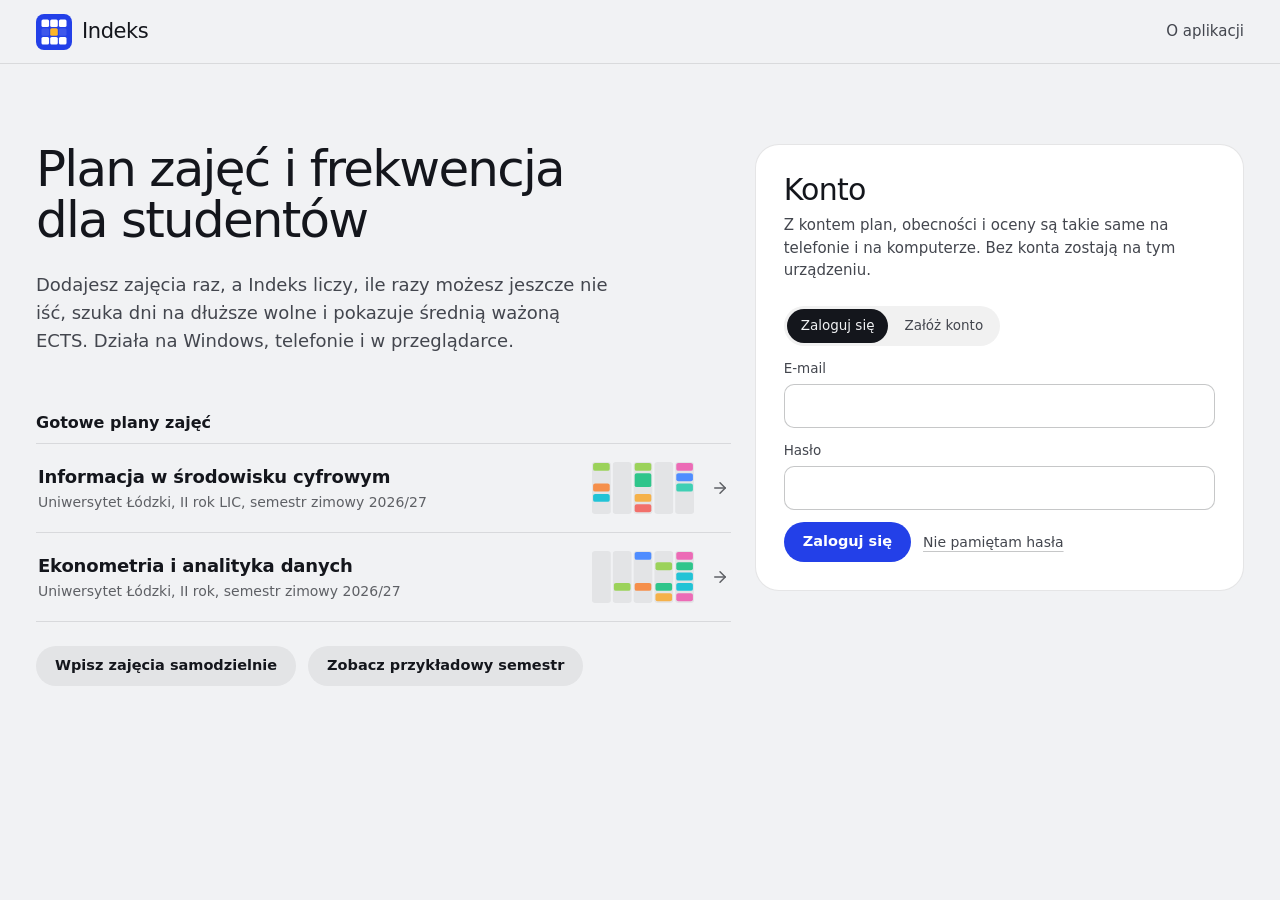
==== commit 7d62b29e: "Wersja webowa 0.8.0 Co-Authored-By: Claude Opus 5.5 <noreply@anthropic.com>" ====
--- a/index.html
+++ b/index.html
@@ -15,8 +15,8 @@
     <meta name="apple-mobile-web-app-title" content="Indeks" />
     <meta name="apple-mobile-web-app-status-bar-style" content="black-translucent" />
     <title>Indeks</title>
-    <script type="module" crossorigin src="./assets/index-91kcwqUE.js"></script>
-    <link rel="stylesheet" crossorigin href="./assets/index-L9NIPwx6.css">
+    <script type="module" crossorigin src="./assets/index-CJIAAqRF.js"></script>
+    <link rel="stylesheet" crossorigin href="./assets/index-By-95BJH.css">
   </head>
   <body>
     <div id="root"></div>
--- a/assets/index-By-95BJH.css
+++ b/assets/index-By-95BJH.css
@@ -0,0 +1 @@
+@font-face{font-family:Figtree Variable;font-style:normal;font-display:swap;font-weight:300 900;src:url(./figtree-latin-ext-wght-normal-DCwSJGxG.woff2)format("woff2-variations");unicode-range:U+100-2BA,U+2BD-2C5,U+2C7-2CC,U+2CE-2D7,U+2DD-2FF,U+304,U+308,U+329,U+1D00-1DBF,U+1E00-1E9F,U+1EF2-1EFF,U+2020,U+20A0-20AB,U+20AD-20C0,U+2113,U+2C60-2C7F,U+A720-A7FF}@font-face{font-family:Figtree Variable;font-style:normal;font-display:swap;font-weight:300 900;src:url(./figtree-latin-wght-normal-D_ZTVpCC.woff2)format("woff2-variations");unicode-range:U+??,U+131,U+152-153,U+2BB-2BC,U+2C6,U+2DA,U+2DC,U+304,U+308,U+329,U+2000-206F,U+20AC,U+2122,U+2191,U+2193,U+2212,U+2215,U+FEFF,U+FFFD}@font-face{font-family:Bricolage Grotesque Variable;font-style:normal;font-display:swap;font-weight:200 800;font-stretch:75% 100%;src:url(./bricolage-grotesque-vietnamese-standard-normal-Br4FGdAc.woff2)format("woff2-variations");unicode-range:U+102-103,U+110-111,U+128-129,U+168-169,U+1A0-1A1,U+1AF-1B0,U+300-301,U+303-304,U+308-309,U+323,U+329,U+1EA0-1EF9,U+20AB}@font-face{font-family:Bricolage Grotesque Variable;font-style:normal;font-display:swap;font-weight:200 800;font-stretch:75% 100%;src:url(./bricolage-grotesque-latin-ext-standard-normal-qp-RdZgh.woff2)format("woff2-variations");unicode-range:U+100-2BA,U+2BD-2C5,U+2C7-2CC,U+2CE-2D7,U+2DD-2FF,U+304,U+308,U+329,U+1D00-1DBF,U+1E00-1E9F,U+1EF2-1EFF,U+2020,U+20A0-20AB,U+20AD-20C0,U+2113,U+2C60-2C7F,U+A720-A7FF}@font-face{font-family:Bricolage Grotesque Variable;font-style:normal;font-display:swap;font-weight:200 800;font-stretch:75% 100%;src:url(./bricolage-grotesque-latin-standard-normal-C5Lc8Qmc.woff2)format("woff2-variations");unicode-range:U+??,U+131,U+152-153,U+2BB-2BC,U+2C6,U+2DA,U+2DC,U+304,U+308,U+329,U+2000-206F,U+20AC,U+2122,U+2191,U+2193,U+2212,U+2215,U+FEFF,U+FFFD}:root{--accent:#2340e8;--accent-ink:#fff;--accent-soft:color-mix(in oklab, var(--accent) 22%, transparent);--accent-text:color-mix(in oklab, var(--accent) 45%, white);--on-block:#14161c;--bg:#14161c;--bg-elev:#202228;--surface:#1b1d23;--surface-2:#25272e;--surface-3:#33363e;--surface-solid:#1b1d23;--border:#f1f2f41a;--border-strong:#f1f2f43d;--hatch:#5d616b;--text:#f1f2f4;--text-2:#b9bcc3;--text-3:#94969a;--tone:#f1f2f412;--tone-hover:#f1f2f421;--success:#4fd39b;--warn:#f2b33d;--danger:#ff8a80;--info:#84b4ff;--overlay:#06080ca8;--r-sm:10px;--r-md:16px;--r-lg:24px;--radius-lg:var(--r-md);--radius:14px;--radius-sm:var(--r-sm);--shadow-pop:0 24px 60px -20px #000000b3;--ease:cubic-bezier(.2, .8, .2, 1);--ease-enter:cubic-bezier(.22, 1, .36, 1);--page-max:1280px;--gutter:clamp(16px, 3vw, 36px);--font:"Figtree Variable", "Segoe UI", system-ui, -apple-system, sans-serif;--font-display:"Bricolage Grotesque Variable", "Segoe UI", system-ui, sans-serif;--lightningcss-light: ;--lightningcss-dark:initial;color-scheme:dark}:root[data-theme=light]{--accent-soft:color-mix(in oklab, var(--accent) 11%, transparent);--accent-text:color-mix(in oklab, var(--accent) 88%, black);--bg:#f1f2f4;--bg-elev:#fff;--surface:#fff;--surface-2:#eff0f2;--surface-3:#e1e3e7;--surface-solid:#fff;--border:#14161c1c;--border-strong:#14161c3d;--hatch:#a6a9b1;--text:#14161c;--text-2:#43464e;--text-3:#5e6065;--tone:#14161c0f;--tone-hover:#14161c1c;--success:#0e7a4e;--warn:#9a5800;--danger:#c4262e;--info:#1d5fd1;--overlay:#14161c66;--shadow-pop:0 24px 60px -24px #14161c59;--lightningcss-light:initial;--lightningcss-dark: ;color-scheme:light}*{box-sizing:border-box}html,body,#root{height:100%;margin:0}body{font-family:var(--font);color:var(--text);background:var(--bg);-webkit-font-smoothing:antialiased;font-optical-sizing:auto;font-size:15px;line-height:1.5}h1,h2,h3{font-weight:600}button,input,select,textarea{font:inherit;color:inherit}button{cursor:pointer}:focus-visible{outline:2px solid var(--text);outline-offset:2px}::selection{background:color-mix(in oklab, var(--accent) 30%, transparent)}::-webkit-scrollbar{width:10px;height:10px}::-webkit-scrollbar-thumb{background:var(--surface-3);background-clip:padding-box;border:2px solid #0000;border-radius:10px}::-webkit-scrollbar-track{background:0 0}.display{font-family:var(--font-display);letter-spacing:-.03em;font-weight:400;font-stretch:96%}.app{grid-template-rows:auto minmax(0,1fr);height:100%;display:grid;position:relative}.drag-region{-webkit-app-region:drag;z-index:5;height:40px;display:none;position:fixed;top:0;left:0;right:0}.is-desktop button,.is-desktop input,.is-desktop select,.is-desktop a,.is-desktop textarea{-webkit-app-region:no-drag}.topbar{min-height:64px;padding-inline:max(var(--gutter), calc((100% - var(--page-max)) / 2 + var(--gutter)));border-bottom:1px solid var(--border);background:var(--bg);z-index:6;flex-wrap:wrap;align-items:center;gap:0 32px;display:flex;position:relative}.is-desktop .topbar{-webkit-app-region:drag;padding-right:max(156px, calc((100% - var(--page-max)) / 2 + var(--gutter)))}.is-desktop.is-mac .topbar{padding-left:max(84px, calc((100% - var(--page-max)) / 2 + var(--gutter)));padding-right:max(var(--gutter), calc((100% - var(--page-max)) / 2 + var(--gutter)))}.brand{color:inherit;align-items:center;gap:10px;text-decoration:none;display:flex}.logo{flex:none;display:block}.brand-name{font-family:var(--font-display);letter-spacing:-.02em;font-size:21px;font-weight:400;font-stretch:96%}.topnav{flex-wrap:wrap;flex:auto;align-self:stretch;gap:0 24px;min-width:0;display:flex}.nav-item{min-height:64px;color:var(--text-2);white-space:nowrap;transition:color .15s var(--ease);background:0 0;border:0;align-items:center;gap:8px;padding:0;font-size:15px;font-weight:500;display:inline-flex;position:relative}.nav-item:before{content:"";transform-origin:100%;height:1px;transition:transform .12s var(--ease);background:currentColor;position:absolute;bottom:19px;left:0;right:0;transform:scaleX(0)}.nav-item:after{content:"";background:var(--text);opacity:0;height:2px;position:absolute;bottom:-1px;left:0;right:0}.nav-item:hover{color:var(--text)}@media (hover:hover) and (pointer:fine){.nav-item:not(.active):hover:before{transform-origin:0;transition-duration:.15s;transform:scaleX(1)}}.nav-item.active{color:var(--text)}.nav-item.active:after{opacity:1}.nav-item .count{text-align:center;background:var(--accent-soft);min-width:20px;color:var(--accent-text);border-radius:99px;padding:0 6px;font-size:12px;font-weight:600;line-height:20px}.topbar-end{align-items:center;gap:8px;min-width:0;display:flex}.sync-pill{background:var(--tone);min-width:0;max-width:260px;min-height:40px;color:var(--text-2);text-align:left;transition:background-color .15s var(--ease), transform .15s var(--ease);border:0;border-radius:999px;align-items:center;gap:10px;padding:4px 16px;font-size:12.5px;line-height:1.3;display:flex}.sync-pill:hover{background:var(--tone-hover)}.sync-pill strong{color:var(--text);font-size:13px;font-weight:600;display:block}.dot{background:var(--text-3);border-radius:50%;flex:none;width:8px;height:8px}.dot.on{background:var(--success)}.dot.demo{background:var(--warn)}.main{min-height:0;position:relative;overflow:hidden auto}.page{max-width:var(--page-max);padding:36px var(--gutter) 64px;margin:0 auto;animation:.15s page-in}@keyframes page-in{0%{opacity:0}}.page-header{flex-wrap:wrap;justify-content:space-between;align-items:flex-end;gap:16px 24px;margin-bottom:32px;display:flex}.page-header h1{font-family:var(--font-display);letter-spacing:-.03em;margin:0;font-size:44px;font-weight:400;font-stretch:96%;line-height:1.05}.page-header p{max-width:62ch;color:var(--text-2);margin:8px 0 0;font-size:16px}.header-actions{flex-wrap:wrap;align-items:center;gap:8px;display:flex}.tabbar{display:none}.update-pill{background:var(--accent);color:var(--accent-ink)}.update-pill:hover{background:color-mix(in oklab, var(--accent) 86%, var(--text))}.update-pill strong{color:var(--accent-ink)}.update-pill>svg{flex-shrink:0}.update-banner{display:none}.install-hint{margin:16px var(--gutter) 0;border-radius:var(--r-md);color:var(--text-2);background:var(--surface);border:1px solid var(--border);align-items:flex-start;gap:12px;padding:12px 12px 12px 16px;font-size:14px;display:flex}.install-hint>svg{color:var(--text);flex-shrink:0;margin-top:2px}.install-hint strong{color:var(--text)}button,a,.clickable{-webkit-tap-highlight-color:transparent;touch-action:manipulation}@media (hover:none) and (pointer:coarse){.input,.select,.textarea{font-size:16px}.btn{min-height:44px}.btn.sm{min-height:40px}}.card{background:var(--surface);border:1px solid var(--border);border-radius:var(--r-md);min-width:0;padding:24px}.card-head{justify-content:space-between;align-items:center;gap:12px;margin-bottom:16px;display:flex}.card-title{letter-spacing:-.005em;align-items:center;gap:10px;margin:0;font-size:16px;font-weight:600;display:flex}.card-title svg{color:var(--text-3)}.card-sub{color:var(--text-3);font-size:13px}.grid{gap:16px;display:grid}.cols-2{grid-template-columns:repeat(2,minmax(0,1fr))}.cols-3{grid-template-columns:repeat(3,minmax(0,1fr))}.cols-4{grid-template-columns:repeat(4,minmax(0,1fr))}.span-2{grid-column:span 2}.stack{flex-direction:column;gap:12px;display:flex}.row{align-items:center;gap:12px;display:flex}.row.wrap{flex-wrap:wrap}.spacer{flex:1}.muted{color:var(--text-2)}.faint{color:var(--text-3)}.small{font-size:13.5px}.tiny{font-size:12.5px}.strong{font-weight:600}.nowrap{white-space:nowrap}.ellipsis{text-overflow:ellipsis;white-space:nowrap;overflow:hidden}.mono{font-variant-numeric:tabular-nums}.btn{background:var(--tone);height:40px;color:var(--text);white-space:nowrap;transition:background-color .15s var(--ease), color .15s var(--ease), border-color .15s var(--ease), transform .15s var(--ease), opacity .15s var(--ease);border:1px solid #0000;border-radius:999px;justify-content:center;align-items:center;gap:8px;padding:0 18px;font-size:14.5px;font-weight:600;display:inline-flex}.btn:hover{background:var(--tone-hover)}@media (hover:hover) and (pointer:fine){.btn:not(:disabled):hover{transform:translateY(-1px)}}.btn:not(:disabled):active{transition-duration:90ms;transform:translateY(1px)scale(.985)}.btn:disabled{opacity:.5;cursor:not-allowed}.btn.primary{background:var(--accent);color:var(--accent-ink)}.btn.primary:hover{background:color-mix(in oklab, var(--accent) 86%, var(--text))}.btn.ghost{color:var(--text-2);background:0 0}.btn.ghost:hover{background:var(--tone);color:var(--text)}.btn.danger{color:var(--danger);background:color-mix(in oklab, var(--danger) 10%, transparent)}.btn.danger:hover{background:color-mix(in oklab, var(--danger) 16%, transparent)}.btn.sm{height:34px;padding:0 14px;font-size:13.5px}.btn.icon{width:40px;padding:0}.btn.sm.icon{width:34px}.link-btn{min-height:34px;color:var(--text-2);text-underline-offset:4px;text-decoration:underline;text-decoration-thickness:1px;-webkit-text-decoration-color:var(--border-strong);text-decoration-color:var(--border-strong);transition:color .15s var(--ease), text-decoration-color .15s var(--ease);background:0 0;border:0;align-items:center;padding:0;font-size:14px;font-weight:500;display:inline-flex}.link-btn:hover{color:var(--text);text-decoration-color:currentColor}.chip{border:1px solid var(--border-strong);height:34px;color:var(--text-2);white-space:nowrap;transition:color .15s var(--ease), border-color .15s var(--ease), background-color .15s var(--ease);background:0 0;border-radius:99px;align-items:center;gap:6px;padding:0 14px;font-size:13.5px;font-weight:500;display:inline-flex}.chip:hover{color:var(--text);border-color:var(--text-3)}.chip.active{color:var(--bg);background:var(--text);border-color:var(--text)}.badge{background:var(--tone);color:var(--text-2);white-space:nowrap;border-radius:99px;align-items:center;gap:5px;padding:2px 10px;font-size:12.5px;font-weight:600;display:inline-flex}.badge.success{color:var(--success);background:color-mix(in oklab, var(--success) 13%, transparent)}.badge.warn{color:var(--warn);background:color-mix(in oklab, var(--warn) 14%, transparent)}.badge.danger{color:var(--danger);background:color-mix(in oklab, var(--danger) 12%, transparent)}.badge.info{color:var(--info);background:color-mix(in oklab, var(--info) 13%, transparent)}.badge.accent{color:var(--accent-text);background:var(--accent-soft)}.error-box{color:var(--text);background:color-mix(in oklab, var(--danger) 10%, transparent);border-radius:12px;align-items:flex-start;gap:10px;padding:12px 14px;display:flex}.error-box>svg{color:var(--danger)}.ical-box{border-top:1px solid var(--border);gap:12px;padding-top:16px}.ical-row{background:var(--surface-2);border-radius:12px;align-items:center;gap:12px;padding:12px 14px;display:flex}@media (width<=560px){.ical-row{flex-direction:column;align-items:stretch}.cols-4>.card{padding:16px}.stat-ring{grid-column:1/-1}}.input,.select,.textarea{border-radius:var(--r-sm);border:1px solid var(--border-strong);background:var(--surface);width:100%;height:44px;transition:border-color .14s var(--ease), box-shadow .14s var(--ease);outline:none;padding:0 14px}.textarea{resize:vertical;height:auto;min-height:110px;padding:11px 14px;line-height:1.5}.select{appearance:none;background-image:linear-gradient(45deg, transparent 50%, var(--text-3) 50%), linear-gradient(135deg, var(--text-3) 50%, transparent 50%);background-position:calc(100% - 18px) 19px,calc(100% - 13px) 19px;background-repeat:no-repeat;background-size:5px 5px;padding-right:34px}.select option{background:var(--surface-solid)}.input:focus,.select:focus,.textarea:focus{border-color:var(--text);box-shadow:0 0 0 3px var(--tone-hover)}.field{flex-direction:column;gap:6px;min-width:0;display:flex}.field>span{color:var(--text-2);font-size:13.5px;font-weight:500}.field .hint{color:var(--text-3);font-size:12.5px}.segmented{background:var(--tone);border-radius:999px;align-self:flex-start;gap:2px;padding:3px;display:inline-flex}.segmented button{min-height:34px;color:var(--text-2);white-space:nowrap;transition:color .15s var(--ease), background-color .15s var(--ease);background:0 0;border:0;border-radius:999px;padding:0 14px;font-size:13.5px;font-weight:500}.segmented button:hover{color:var(--text)}.segmented button.active{background:var(--text);color:var(--bg)}.progress{background:var(--surface-3);border-radius:99px;height:6px;overflow:hidden}.progress>div{border-radius:inherit;height:100%;transition:width .4s}.divider{background:var(--border);height:1px;margin:16px 0}.empty{text-align:center;color:var(--text-3);flex-direction:column;align-items:center;gap:8px;padding:32px 16px;display:flex}.empty svg{color:var(--text-3)}.empty strong{color:var(--text);font-weight:600}.course-dot{border-radius:3px;flex:none;width:10px;height:10px}.list-item{transition:background-color .15s var(--ease);border-radius:12px;align-items:center;gap:12px;min-width:0;padding:12px;display:flex}.list-item:hover{background:var(--tone)}.list-item.clickable{cursor:pointer}.announcement{color:inherit;align-items:flex-start;text-decoration:none}.announcement-icon{--k:var(--text-3);flex:none}.announcement-icon.important{--k:var(--accent-text)}.announcement-title{-webkit-line-clamp:3;line-clamp:3;overflow-wrap:anywhere;-webkit-box-orient:vertical;display:-webkit-box;overflow:hidden}.announcement-excerpt{-webkit-line-clamp:2;line-clamp:2;-webkit-box-orient:vertical;margin-top:3px;display:-webkit-box;overflow:hidden}.announcement .badge{flex:none}.announcement-link{opacity:0;transition:opacity .15s var(--ease);flex:none;margin-top:3px}.announcement:hover .announcement-link{opacity:1}.checkbox{border:1.5px solid var(--border-strong);width:22px;height:22px;color:var(--bg);transition:background-color .15s var(--ease), border-color .15s var(--ease);background:0 0;border-radius:7px;flex:none;place-items:center;padding:0;display:grid}.checkbox.on{background:var(--text);border-color:var(--text)}.stat-value{font-family:var(--font-display);letter-spacing:-.03em;font-variant-numeric:tabular-nums;font-size:36px;font-weight:400;font-stretch:96%;line-height:1.1}.stat-label{color:var(--text-3);font-size:13.5px;font-weight:500}.accent-text{color:var(--accent-text)}.sim-value{font-family:var(--font-display);letter-spacing:-.025em;font-variant-numeric:tabular-nums;font-size:30px;font-weight:400;font-stretch:96%;line-height:1.15}.day-block{width:100%;min-height:var(--h,92px);border-radius:var(--r-md);color:var(--on-block);text-align:left;transition:filter .15s var(--ease), transform .15s var(--ease);border:0;flex-direction:column;justify-content:space-between;gap:8px;padding:14px 18px;display:flex}.day-block:hover{filter:brightness(1.04)}@media (hover:hover) and (pointer:fine){.day-block:hover{transform:translateY(-2px)}}.day-block:active{transition-duration:90ms;transform:translateY(1px)scale(.995)}.day-block.done{opacity:.55}.day-block.absent{opacity:.7}.day-block.cancelled{opacity:.45;text-decoration:line-through}.day-block.estimated{border:2px dashed var(--on-block)}.db-top{letter-spacing:-.01em;justify-content:space-between;gap:16px;font-size:17px;font-weight:600;line-height:1.25;display:flex}.db-name{overflow-wrap:anywhere;min-width:0}.db-room{flex:none}.db-meta{flex-wrap:wrap;justify-content:space-between;align-items:center;gap:4px 10px;font-size:13.5px;line-height:1.3;display:flex}.db-chip{background:var(--on-block);color:#fff;white-space:nowrap;border-radius:999px;align-items:center;gap:4px;padding:3px 10px;font-size:12.5px;font-weight:600;display:inline-flex}.day-row{grid-template-columns:52px minmax(0,1fr);gap:12px;display:grid}.day-time{color:var(--text-3);font-variant-numeric:tabular-nums;padding-top:14px;font-size:13px}.day-time strong{color:var(--text);font-size:15px;font-weight:600;display:block}.day-row .db-when{display:none}.gap-block{min-height:var(--h,56px);border:1.5px dashed var(--hatch);border-radius:var(--r-md);color:var(--text-2);align-items:center;padding:0 18px;font-size:14px;font-weight:500;display:flex}.dash-hero{flex-wrap:wrap;justify-content:space-between;align-items:flex-end;gap:16px 24px;margin-bottom:40px;display:flex}.dash-hero-text{flex:480px;min-width:0}.dash-hello{color:var(--text-3);margin:0 0 8px;font-size:15px;font-weight:500}.hero-title{max-width:24ch;font-family:var(--font-display);letter-spacing:-.03em;text-wrap:balance;margin:0;font-size:clamp(32px,3.4vw,48px);font-weight:400;font-stretch:96%;line-height:1.06}.hero-title.long{max-width:32ch;font-size:clamp(28px,2.6vw,38px);line-height:1.1}.dash{flex-wrap:wrap;align-items:flex-start;gap:40px 48px;display:flex}.dash-day{flex-direction:column;flex:440px;gap:8px;min-width:0;display:flex}.dash-side{flex-direction:column;flex:1.35 540px;gap:40px;min-width:0;display:flex}.dash-pair{flex-wrap:wrap;gap:32px 40px;display:flex}.dash-pair>section{flex:280px;min-width:0}.dash-unmarked{margin-top:32px}.unmarked-row{border-top:1px solid var(--border);flex-wrap:wrap;align-items:center;gap:8px 12px;padding:12px 0;display:flex}.section-head{flex-wrap:wrap;justify-content:space-between;align-items:baseline;gap:4px 12px;margin-bottom:12px;display:flex}.section-title{font-family:var(--font-display);letter-spacing:-.02em;margin:0;font-size:24px;font-weight:400;font-stretch:96%;line-height:1.2}.section-link{min-height:34px;color:var(--text-2);text-underline-offset:4px;text-decoration:underline;text-decoration-thickness:1px;-webkit-text-decoration-color:var(--border-strong);text-decoration-color:var(--border-strong);transition:color .15s var(--ease), text-decoration-color .15s var(--ease);background:0 0;border:0;padding:0;font-size:14px;font-weight:500}.section-link:hover{color:var(--text);text-decoration-color:currentColor}.section-links{gap:16px;display:flex}.only-phone{display:none}.mini-week{gap:8px;display:grid}.mini-day{flex-direction:column;gap:6px;min-width:0;display:flex}.mini-label{color:var(--text-3);font-size:13.5px;font-weight:500}.mini-day.today .mini-label{color:var(--text);font-weight:600}.mini-col{background:var(--surface);border:1px solid var(--border);border-radius:12px;height:190px;padding:8px}.mini-day.today .mini-col{border-color:var(--text);box-shadow:inset 0 0 0 1px var(--text)}.mini-day.off .mini-col{border:1.5px dashed var(--hatch);background:0 0}.mini-track{height:100%;position:relative}.mini-block{color:var(--on-block);white-space:nowrap;border-radius:6px;align-items:center;padding:0 7px;font-size:12px;font-weight:600;line-height:1.15;display:flex;position:absolute;left:0;right:0;overflow:hidden}.mini-block span{text-overflow:ellipsis;overflow:hidden}.mini-empty{text-align:center;height:100%;color:var(--text-3);justify-content:center;align-items:center;font-size:13px;display:flex}.mini-off-short{display:none}.week-note{color:var(--text-2);margin:12px 0 0;font-size:14px}.plain-list{margin:0;padding:0;list-style:none}.term-row{border-top:1px solid var(--border);grid-template-columns:64px minmax(0,1fr);gap:12px;padding:12px 0;display:grid}.term-date{font-variant-numeric:tabular-nums;font-size:15px;font-weight:600;line-height:1.35}.term-date.soon{color:var(--danger)}.limit-row{border-top:1px solid var(--border);justify-content:space-between;align-items:center;gap:12px;padding:12px 0;display:flex}.limit-info{flex:none;align-items:center;gap:4px;display:flex}.pip{border-radius:4px;width:14px;height:14px}.pip.used{border:1.5px solid var(--hatch)}.limit-left{text-align:right;min-width:52px;margin-left:6px;font-weight:600}.limit-left.over{color:var(--danger)}.dash-stats{grid-template-columns:repeat(auto-fit,minmax(min(190px,100%),1fr));gap:12px;display:grid}.stat-tile{border:1px solid var(--border);border-radius:var(--r-md);background:var(--surface);text-align:left;transition:border-color .18s var(--ease), transform .18s var(--ease);flex-direction:column;gap:4px;padding:16px 18px;display:flex}.stat-tile:hover{border-color:var(--border-strong)}@media (hover:hover) and (pointer:fine){.stat-tile:hover{transform:translateY(-2px)}}.stat-tile strong{font-family:var(--font-display);letter-spacing:-.02em;font-size:26px;font-weight:400;font-stretch:96%;line-height:1.15}.stat-tile span{color:var(--text-2);font-size:13.5px;line-height:1.35}.status-btns{flex-wrap:wrap;gap:6px;display:flex}.status-btn{border:1px solid var(--border-strong);min-height:34px;color:var(--text-2);transition:color .15s var(--ease), border-color .15s var(--ease), background-color .15s var(--ease);background:0 0;border-radius:999px;align-items:center;gap:6px;padding:0 12px;font-size:13.5px;font-weight:500;display:inline-flex}.status-btn:hover{border-color:var(--text-3);color:var(--text)}.status-btn.present.on{color:var(--success);border-color:color-mix(in oklab, var(--success) 55%, transparent);background:color-mix(in oklab, var(--success) 11%, transparent)}.status-btn.absent.on{color:var(--danger);border-color:color-mix(in oklab, var(--danger) 55%, transparent);background:color-mix(in oklab, var(--danger) 11%, transparent)}.status-btn.excused.on{color:var(--info);border-color:color-mix(in oklab, var(--info) 55%, transparent);background:color-mix(in oklab, var(--info) 11%, transparent)}.status-btn.cancelled.on{color:var(--warn);border-color:color-mix(in oklab, var(--warn) 55%, transparent);background:color-mix(in oklab, var(--warn) 11%, transparent)}.week-wrap{padding:0;overflow-x:auto}.week{min-width:760px;display:grid;position:relative}.week-head{display:contents}.week-day-head{text-align:center;border-bottom:1px solid var(--border);background:var(--surface-solid);z-index:2;padding:14px 10px 12px;position:sticky;top:0}.week-day-head .wd{color:var(--text-3);font-size:13px;font-weight:500}.week-day-head .dn{font-family:var(--font-display);letter-spacing:-.02em;margin-top:2px;font-size:24px;font-weight:400;font-stretch:96%}.week-day-head.today .dn{border-radius:var(--r-sm);width:38px;height:38px;color:var(--bg);background:var(--text);place-items:center;display:inline-grid}.week-col{border-left:1px solid var(--border);position:relative}.week-col.off{background:repeating-linear-gradient(-45deg, transparent 0 10px, color-mix(in oklab, var(--text) 4%, transparent) 10px 20px)}.off-label{text-align:center;color:var(--text-2);border-radius:var(--r-sm);background:var(--surface-2);padding:8px;font-size:13px;font-weight:500;position:absolute;top:12px;left:8px;right:8px}.hour-line{border-top:1px solid var(--border);position:absolute;left:0;right:0}.hour-label{color:var(--text-3);font-variant-numeric:tabular-nums;font-size:12px;position:absolute;right:10px;transform:translateY(-8px)}.now-line{background:var(--danger);z-index:3;height:2px;position:absolute;left:-1px;right:0}.now-line:before{content:"";background:var(--danger);border-radius:50%;width:10px;height:10px;position:absolute;top:-4px;left:-4px}.block{border-radius:var(--r-sm);cursor:pointer;color:var(--on-block);transition:filter .15s var(--ease);text-align:left;border:0;flex-direction:column;gap:2px;padding:8px 10px;display:flex;position:absolute;left:5px;right:5px;overflow:hidden}.block:hover{filter:brightness(1.04);z-index:4}.block .b-title{font-size:13px;font-weight:600;line-height:1.2}.block .b-meta{font-size:12px;line-height:1.25}.block .b-status{background:var(--on-block);color:#fff;border-radius:6px;place-items:center;width:20px;height:20px;display:grid;position:absolute;top:7px;right:7px}.block.absent{opacity:.65}.block.cancelled{opacity:.4;text-decoration:line-through}.block.estimated{border:2px dashed var(--text);color:var(--text)}.week-list{flex-direction:column;gap:24px;display:flex}.week-list-head{flex-wrap:wrap;align-items:baseline;gap:6px 8px;margin-bottom:8px;display:flex}.week-list-title{font-family:var(--font-display);letter-spacing:-.02em;margin:0;font-size:22px;font-weight:400;font-stretch:96%}.week-list .day-block{--h:84px}.month{grid-template-columns:repeat(7,minmax(0,1fr));gap:6px;display:grid}.month-wd{color:var(--text-3);padding:4px 8px;font-size:13px;font-weight:500}.day-cell{border:1px solid var(--border);cursor:pointer;text-align:left;min-height:104px;transition:border-color .15s var(--ease), background-color .15s var(--ease);background:0 0;border-radius:12px;flex-direction:column;gap:4px;min-width:0;padding:8px;display:flex}.day-cell:hover{border-color:var(--border-strong)}.day-cell.other{opacity:.45}.day-cell.selected{border-color:var(--text);box-shadow:inset 0 0 0 1px var(--text)}.day-cell.off{background:color-mix(in oklab, var(--success) 7%, transparent)}.day-cell.session-period{background:color-mix(in oklab, var(--warn) 7%, transparent)}.day-num{justify-content:space-between;align-items:center;font-size:14px;font-weight:600;display:flex}.day-cell.today .day-num span:first-child{width:26px;height:26px;color:var(--bg);background:var(--text);border-radius:8px;place-items:center;display:inline-grid}.day-pill{text-overflow:ellipsis;white-space:nowrap;border-radius:6px;padding:2px 7px;font-size:12px;font-weight:600;overflow:hidden}.kind-kolokwium{--k:#d58a12}.kind-egzamin{--k:#e0473e}.kind-projekt{--k:#138fb0}.kind-zadanie{--k:#2f6fe0}.kind-prezentacja{--k:#d94a8c}.kind-inne{--k:#1a9a73}.k-pill{color:color-mix(in oklab, var(--k) 70%, var(--text));background:color-mix(in oklab, var(--k) 15%, transparent)}.k-icon{width:24px;height:24px;color:color-mix(in oklab, var(--k,var(--text-3)) 85%, var(--text));flex:none;place-items:center;display:grid}.grade{font-variant-numeric:tabular-nums;border-radius:8px;place-items:center;min-width:38px;height:30px;padding:0 8px;font-size:14px;font-weight:600;display:inline-grid}.grade.fail{color:var(--danger);background:color-mix(in oklab, var(--danger) 14%, transparent)}.grade.low{color:var(--warn);background:color-mix(in oklab, var(--warn) 14%, transparent)}.grade.mid{color:var(--info);background:color-mix(in oklab, var(--info) 14%, transparent)}.grade.high{color:var(--success);background:color-mix(in oklab, var(--success) 14%, transparent)}.grade.top{color:var(--accent-text);background:var(--accent-soft)}.grade.none{color:var(--text-2);background:var(--tone)}.course-row{background:var(--surface-2);border-radius:12px;grid-template-columns:minmax(0,1fr) auto;align-items:center;gap:12px;padding:14px 16px;display:grid}.course-row.limits{grid-template-columns:minmax(0,1fr) minmax(160px,260px) auto}.limits-end{justify-content:flex-end}.grade-list{flex-wrap:wrap;justify-content:flex-end;gap:6px;display:flex}.grade-chip{color:var(--text-3);align-items:center;gap:6px;font-size:12.5px;display:flex}.group-label{color:var(--text-2);margin:16px 4px 8px;font-size:13.5px;font-weight:600}.group-label:first-child{margin-top:0}.notes-layout{grid-template-columns:290px minmax(0,1fr);align-items:start;gap:16px;display:grid}.course-list .list-item.active{background:var(--accent-soft)}.keypoints{flex-direction:column;gap:8px;margin:0;padding:0;list-style:none;display:flex}.keypoints li{background:var(--surface-2);border-radius:12px;grid-template-columns:26px 1fr;gap:10px;padding:12px 14px;line-height:1.5;display:grid}.keypoints li .n{width:26px;height:26px;color:var(--bg);background:var(--text);border-radius:8px;place-items:center;font-size:12.5px;font-weight:600;display:grid}.syllabus-text{white-space:pre-wrap;color:var(--text-2);max-height:260px;line-height:1.6;overflow:auto}.flashcard{perspective:1200px;cursor:pointer;height:260px}.flashcard-inner{width:100%;height:100%;transform-style:preserve-3d;transition:transform .55s cubic-bezier(.3,.7,.2,1);position:relative}.flashcard.flipped .flashcard-inner{transform:rotateY(180deg)}.flashcard-face{backface-visibility:hidden;border-radius:var(--r-md);text-align:center;background:var(--surface-2);place-items:center;padding:28px;font-size:18px;font-weight:600;line-height:1.45;display:grid;position:absolute;inset:0}.flashcard-face.back{background:var(--accent-soft);font-weight:500;transform:rotateY(180deg)}.spinner{border:2.5px solid color-mix(in oklab, currentColor 25%, transparent);border-top-color:currentColor;border-radius:50%;width:18px;height:18px;animation:.8s linear infinite spin}@keyframes spin{to{transform:rotate(360deg)}}.skeleton{background:var(--surface-2);border-radius:10px;animation:1.4s ease-in-out infinite pulse}@keyframes pulse{50%{opacity:.55}}.overlay{z-index:50;background:var(--overlay);place-items:center;padding:20px;animation:.18s fade;display:grid;position:fixed;inset:0}@keyframes fade{0%{opacity:0}}.modal{border-radius:var(--r-lg);background:var(--bg-elev);border:1px solid var(--border);width:min(560px,100%);max-height:calc(100vh - 40px);box-shadow:var(--shadow-pop);animation:pop .2s var(--ease);overflow:auto}.modal.wide{width:min(760px,100%)}@keyframes pop{0%{opacity:0;transform:translateY(8px)}}.modal-head{justify-content:space-between;align-items:flex-start;gap:12px;padding:24px 24px 4px;display:flex}.modal-head h2{font-family:var(--font-display);letter-spacing:-.025em;margin:0;font-size:26px;font-weight:400;font-stretch:96%;line-height:1.15}.modal-body{flex-direction:column;gap:16px;padding:16px 24px 24px;display:flex}.modal-foot{border-top:1px solid var(--border);flex-wrap:wrap;justify-content:flex-end;gap:8px;padding:16px 24px 20px;display:flex}.toasts{z-index:60;flex-direction:column;gap:8px;display:flex;position:fixed;bottom:20px;right:20px}.toast{background:var(--text);color:var(--bg);box-shadow:var(--shadow-pop);max-width:380px;animation:pop .25s var(--ease);border-radius:14px;align-items:center;gap:10px;padding:12px 16px;font-weight:500;display:flex}.toast svg{flex-shrink:0}.welcome{flex-direction:column;min-height:100%;display:flex}.welcome-bar>.wrap,.welcome-hero>.wrap{width:min(calc(var(--page-max) - 2 * var(--gutter)), calc(100% - 2 * var(--gutter)));margin-inline:auto}.welcome-bar{z-index:10;background:var(--bg);border-bottom:1px solid var(--border);align-items:center;min-height:64px;display:flex;position:fixed;top:0;left:0;right:0}.welcome-bar-inner{justify-content:space-between;align-items:center;gap:16px;display:flex}.welcome.is-desktop .welcome-bar{-webkit-app-region:drag}.welcome.is-desktop .welcome-bar>.wrap{width:auto;margin-left:max(var(--gutter), calc((100% - var(--page-max)) / 2 + var(--gutter)));margin-right:max(156px, calc((100% - var(--page-max)) / 2 + var(--gutter)))}.welcome.is-desktop.is-mac .welcome-bar>.wrap{margin-left:max(84px, calc((100% - var(--page-max)) / 2 + var(--gutter)));margin-right:max(var(--gutter), calc((100% - var(--page-max)) / 2 + var(--gutter)))}.welcome-links{align-items:center;gap:20px;display:flex}.welcome-link{min-height:44px;color:var(--text-2);transition:color .15s var(--ease);align-items:center;font-size:15px;font-weight:500;text-decoration:none;display:inline-flex;position:relative}.welcome-link:before{content:"";transform-origin:100%;height:1px;transition:transform .12s var(--ease);background:currentColor;position:absolute;bottom:9px;left:0;right:0;transform:scaleX(0)}.welcome-link:hover{color:var(--text)}@media (hover:hover) and (pointer:fine){.welcome-link:hover:before{transform-origin:0;transition-duration:.15s;transform:scaleX(1)}}.welcome-signin{display:none}.welcome-main{flex-direction:column;flex:1;display:flex}.welcome-hero{flex:1;min-height:100svh;padding:144px 0 64px}.welcome-grid{grid-template-columns:repeat(12,minmax(0,1fr));align-items:start;gap:48px 24px;display:grid}.welcome-intro{grid-column:1/span 7}.welcome-account{grid-column:8/span 5}html{scroll-padding-top:80px}.welcome-mask{padding-bottom:.08em;overflow:hidden}.welcome-title{font-family:var(--font-display);letter-spacing:-.035em;text-wrap:balance;margin:0;font-size:clamp(40px,3.9vw,56px);font-weight:400;font-stretch:96%;line-height:1.02}.welcome-lead{max-width:50ch;color:var(--text-2);margin:24px 0 0;font-size:18px;line-height:1.55}.welcome-label{margin:56px 0 8px;font-size:16px;font-weight:600}.welcome-state{color:var(--text-2);margin:24px 0 0;font-size:15px}.welcome-plans{border-top:1px solid var(--border);flex-direction:column;display:flex}.plan-row{border:0;border-bottom:1px solid var(--border);width:100%;color:var(--text);text-align:left;background:0 0;align-items:center;gap:16px;padding:18px 2px;display:flex}.plan-row-text{flex:1;min-width:0}.plan-row-title{letter-spacing:-.01em;text-underline-offset:5px;transition:text-decoration-color .15s var(--ease);font-size:18px;font-weight:600;-webkit-text-decoration:underline #0000;text-decoration:underline #0000;text-decoration-thickness:1px;display:block}.plan-row-meta{color:var(--text-3);margin-top:2px;font-size:14px;display:block}.plan-week{flex:none;width:104px;height:52px}.plan-week-day{fill:var(--tone)}.plan-row-arrow{color:var(--text-3);transition:transform .15s var(--ease), color .15s var(--ease);flex:none}.plan-row:hover .plan-row-title{text-decoration-color:currentColor}.plan-row:hover .plan-row-arrow{color:var(--text)}@media (hover:hover) and (pointer:fine){.plan-row:hover .plan-row-arrow{transform:translate(3px)}}.welcome-more{flex-wrap:wrap;gap:12px;margin-top:24px;display:flex}.welcome-account{border-radius:var(--r-lg);background:var(--surface);border:1px solid var(--border);padding:28px;scroll-margin-top:80px}.welcome-account-title{font-family:var(--font-display);letter-spacing:-.025em;margin:0;font-size:30px;font-weight:400;font-stretch:96%;line-height:1.1}.welcome-account-text{color:var(--text-2);margin:8px 0 24px;font-size:15px}html.m-enter [data-enter] .welcome-title{animation:enter-rise .7s var(--ease-enter) both}html.m-enter [data-enter] .welcome-intro>:not(.welcome-mask){animation:enter-up .52s var(--ease-enter) both;animation-delay:.36s}html.m-enter [data-enter] .welcome-intro>:nth-child(3){animation-delay:.42s}html.m-enter [data-enter] .welcome-intro>:nth-child(4){animation-delay:.48s}html.m-enter [data-enter] .welcome-intro>:nth-child(n+5){animation-delay:.54s}@keyframes enter-rise{0%{transform:translateY(105%)}}@keyframes enter-up{0%{opacity:0;transform:translateY(12px)}}.plan-option{border:1px solid var(--border-strong);width:100%;color:var(--text);text-align:left;cursor:pointer;transition:border-color .15s var(--ease), background-color .15s var(--ease);background:0 0;border-radius:12px;align-items:center;gap:12px;padding:12px 14px;display:flex}.plan-option:hover{border-color:var(--text-3)}.plan-option.active{border-color:var(--text);box-shadow:inset 0 0 0 1px var(--text);cursor:default}.plan-option-mark{border:1.5px solid var(--border-strong);width:20px;height:20px;color:var(--bg);border-radius:50%;flex:none;place-items:center;display:grid}.plan-option.active .plan-option-mark{background:var(--text);border-color:var(--text)}.option-icon{background:var(--tone);width:40px;height:40px;color:var(--text-2);border-radius:50%;flex:none;place-items:center;display:grid}.steps{counter-reset:step;flex-direction:column;gap:12px;display:flex}.step{grid-template-columns:30px 1fr;align-items:start;gap:12px;display:grid}.step-num{background:var(--tone);width:30px;height:30px;color:var(--text-2);border-radius:50%;place-items:center;font-size:13px;font-weight:600;display:grid}.step.done .step-num{background:color-mix(in oklab, var(--success) 16%, transparent);color:var(--success)}.step.current .step-num{background:var(--text);color:var(--bg)}.swatch{border:2px solid #0000;border-radius:50%;width:32px;height:32px;padding:0}.swatch.active{border-color:var(--text);box-shadow:0 0 0 3px var(--surface) inset}.suggestion{border-radius:var(--r-md);background:var(--surface-2);flex-direction:column;gap:10px;padding:18px;display:flex;position:relative;overflow:hidden}.suggestion.best{background:color-mix(in oklab, var(--success) 10%, var(--surface))}.suggestion-title{font-family:var(--font-display);letter-spacing:-.02em;font-size:24px;font-weight:400;font-stretch:96%;line-height:1.15}.days-strip{gap:4px;display:flex}.days-strip>div{text-align:center;border-radius:8px;flex:1;min-width:0;padding:6px 0;font-size:12px;font-weight:600;line-height:1.2}.ds-free{color:var(--success);background:color-mix(in oklab, var(--success) 14%, transparent)}.ds-skip{color:var(--warn);background:color-mix(in oklab, var(--warn) 14%, transparent);outline:1px dashed color-mix(in oklab, var(--warn) 60%, transparent)}table.simple{border-collapse:collapse;width:100%}table.simple th{text-align:left;color:var(--text-3);padding:0 10px 10px;font-size:13px;font-weight:500}table.simple td{border-top:1px solid var(--border);vertical-align:middle;padding:12px 10px}@media (prefers-reduced-motion:reduce){*,:before,:after{transition:none!important;animation:none!important}}.cal-layout{grid-template-columns:minmax(0,1fr) 370px;align-items:start;gap:16px;display:grid}@media (width<=1100px){.cal-layout,[data-grades-grid]{grid-template-columns:minmax(0,1fr)!important}.cols-4,.cols-3{grid-template-columns:repeat(2,minmax(0,1fr))}.notes-layout{grid-template-columns:1fr}}@media (width<=860px){.app{grid-template-rows:minmax(0,1fr)}.topbar{display:none}.is-desktop .drag-region{display:block}.is-desktop .page{padding-top:48px}.update-banner{width:calc(100% - 32px);max-width:none;margin:16px 16px 0;display:flex}.main{padding-top:env(safe-area-inset-top)}body:after{content:"";height:env(safe-area-inset-top);background:var(--bg);z-index:30;position:fixed;top:0;left:0;right:0}:root[data-theme=light] body:after{background:var(--on-block)}.overlay{padding:calc(20px + env(safe-area-inset-top)) 12px calc(20px + env(safe-area-inset-bottom))}.page{padding:24px 16px calc(100px + env(safe-area-inset-bottom))}.install-hint{margin-inline:16px}.page-header{margin-bottom:24px}.page-header h1{font-size:34px}.page-header p{font-size:15px}.cols-2,.cols-3{grid-template-columns:1fr}.span-2{grid-column:auto}.welcome-grid{gap:40px 12px}.welcome-intro,.welcome-account{grid-column:1/-1;max-width:none}.welcome-hero{padding:calc(56px + env(safe-area-inset-top) + 40px) 0 calc(40px + env(safe-area-inset-bottom))}.welcome-bar{padding-top:env(safe-area-inset-top);min-height:calc(56px + env(safe-area-inset-top))}.welcome-title{font-size:40px}.welcome-lead{margin-top:16px;font-size:16px}.welcome-label{margin-top:40px}.plan-row{gap:12px}.plan-row-title{font-size:17px}.plan-week{width:76px;height:44px}.welcome-more .btn{flex:100%}.welcome-signin{display:inline-flex}.welcome-account{padding:24px 20px}.welcome-account-title{font-size:26px}.dash-hero{margin-bottom:24px}.dash-hero .btn{display:none}.only-phone{display:inline}.course-row.limits{grid-template-columns:minmax(0,1fr)}.limits-end{flex-wrap:wrap;justify-content:space-between}.unmarked-row{flex-wrap:nowrap}.unmarked-row .status-btn{justify-content:center;width:44px;height:44px;padding:0;font-size:0}.unmarked-row .status-btn svg{width:18px;height:18px}.unmarked-row>div{min-width:0!important}.dash-hello{font-size:14px}.hero-title{font-size:34px}.hero-title.long{font-size:28px}.day-row{display:block}.day-time{display:none}.day-row .db-when{display:inline}.db-teacher{display:none}.day-block{border-radius:14px;min-height:84px;padding:12px 16px}.db-top{font-size:16px;line-height:1.25}.gap-block{border-radius:14px;min-height:44px;padding:0 16px;font-size:14px}.section-title{font-size:22px}.dash-side{gap:32px}.mini-week{gap:6px}.mini-label{font-size:12.5px}.mini-col{border-radius:10px;height:78px;padding:5px}.mini-block{border-radius:4px;padding:0}.mini-block span{display:none}.mini-empty{font-size:12px}.mini-off-full{display:none}.mini-off-short{display:inline}.tabbar{z-index:20;padding:0 4px calc(4px + env(safe-area-inset-bottom));background:var(--surface-solid);border-top:1px solid var(--border);display:flex;position:fixed;bottom:0;left:0;right:0}.tabbar button{min-width:0;min-height:56px;color:var(--text-3);white-space:nowrap;text-overflow:ellipsis;transition:color .15s var(--ease);background:0 0;border:0;flex-direction:column;flex:1;justify-content:center;align-items:center;gap:3px;padding:6px 0 0;font-size:11.5px;font-weight:500;display:flex;position:relative;overflow:hidden}.tabbar button:before{content:"";background:var(--text);opacity:0;width:28px;height:2px;margin-left:-14px;position:absolute;top:-1px;left:50%}.tab-icon{justify-content:center;align-items:center;width:44px;height:26px;display:flex}.tabbar button.active{color:var(--text);font-weight:600}.tabbar button.active:before{opacity:1}.day-cell{min-height:64px;padding:5px}.day-num .tiny{display:none}.day-cell.today .day-num span:first-child{flex:none}.day-pill{height:5px;padding:0;font-size:0}.month{gap:4px}.toasts{left:16px;right:16px;bottom:calc(84px + env(safe-area-inset-bottom))}}
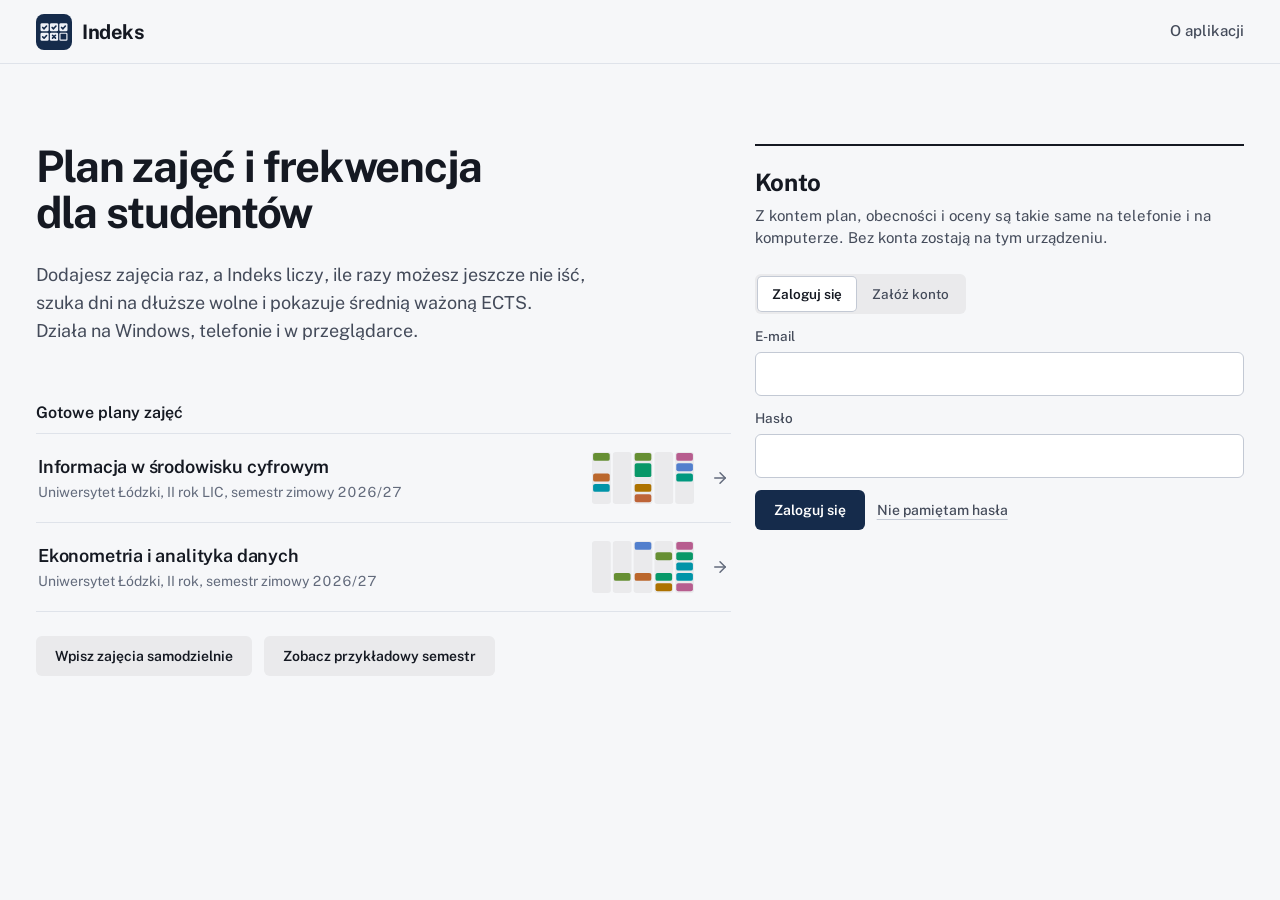
==== commit cea008ea: "Wersja webowa 0.9.0 Co-Authored-By: Claude Opus 5.5 <noreply@anthropic.com>" ====
--- a/index.html
+++ b/index.html
@@ -4,7 +4,7 @@
     <meta http-equiv="Content-Security-Policy" content="default-src 'self'; script-src 'self'; style-src 'self' 'unsafe-inline'; font-src 'self' data:; img-src 'self' data: blob:; connect-src 'self' https:" />
     <meta charset="UTF-8" />
     <meta name="viewport" content="width=device-width, initial-scale=1.0, viewport-fit=cover" />
-    <meta name="theme-color" content="#111318" />
+    <meta name="theme-color" content="#152B4B" />
     <meta name="description" content="Plan zajęć, frekwencja, oceny i notatki – Twoje studia w jednym miejscu." />
     <link rel="icon" type="image/svg+xml" href="./favicon.svg" />
     <!-- iPhone: aplikacja dodana do ekranu początkowego działa na pełnym ekranie -->
@@ -15,8 +15,8 @@
     <meta name="apple-mobile-web-app-title" content="Indeks" />
     <meta name="apple-mobile-web-app-status-bar-style" content="black-translucent" />
     <title>Indeks</title>
-    <script type="module" crossorigin src="./assets/index-CJIAAqRF.js"></script>
-    <link rel="stylesheet" crossorigin href="./assets/index-By-95BJH.css">
+    <script type="module" crossorigin src="./assets/index-BiTr9O1e.js"></script>
+    <link rel="stylesheet" crossorigin href="./assets/index-D9epbIdn.css">
   </head>
   <body>
     <div id="root"></div>
--- a/assets/index-D9epbIdn.css
+++ b/assets/index-D9epbIdn.css
@@ -0,0 +1 @@
+@font-face{font-family:Public Sans Variable;font-style:normal;font-display:swap;font-weight:100 900;src:url(./public-sans-vietnamese-wght-normal-CtlIRbEm.woff2)format("woff2-variations");unicode-range:U+102-103,U+110-111,U+128-129,U+168-169,U+1A0-1A1,U+1AF-1B0,U+300-301,U+303-304,U+308-309,U+323,U+329,U+1EA0-1EF9,U+20AB}@font-face{font-family:Public Sans Variable;font-style:normal;font-display:swap;font-weight:100 900;src:url(./public-sans-latin-ext-wght-normal-MQgHevqp.woff2)format("woff2-variations");unicode-range:U+100-2BA,U+2BD-2C5,U+2C7-2CC,U+2CE-2D7,U+2DD-2FF,U+304,U+308,U+329,U+1D00-1DBF,U+1E00-1E9F,U+1EF2-1EFF,U+2020,U+20A0-20AB,U+20AD-20C0,U+2113,U+2C60-2C7F,U+A720-A7FF}@font-face{font-family:Public Sans Variable;font-style:normal;font-display:swap;font-weight:100 900;src:url(./public-sans-latin-wght-normal-DdeTHZLK.woff2)format("woff2-variations");unicode-range:U+??,U+131,U+152-153,U+2BB-2BC,U+2C6,U+2DA,U+2DC,U+304,U+308,U+329,U+2000-206F,U+20AC,U+2122,U+2191,U+2193,U+2212,U+2215,U+FEFF,U+FFFD}@font-face{font-family:Public Sans Dash;font-style:normal;font-display:swap;font-weight:100 900;src:url(./public-sans-latin-wght-normal-DdeTHZLK.woff2)format("woff2-variations");unicode-range:U+2013-2014}:root{--accent:#152b4b;--accent-ink:#fff;--paper:#f6f7f9;--sheet:#fff;--ink:#151922;--ink-2:#444b5a;--ink-3:#636b7c;--rule:#dfe3ea;--rule-strong:#c3c9d4;--hatch:#a9afba;--tone:#1519220e;--tone-hover:#1519221a;--cover:var(--accent);--cover-ink:#eef1f7;--cover-ink-2:color-mix(in oklab, #eef1f7 72%, var(--cover));--cover-rule:color-mix(in oklab, #eef1f7 18%, var(--cover));--action:var(--accent);--action-ink:var(--accent-ink);--action-hover:color-mix(in oklab, var(--accent) 86%, white);--selection:color-mix(in oklab, var(--accent) 16%, transparent);--danger:#b42318;--danger-tint:#fdecea;--course-l:.6;--course-c:.13;--course-tint-l:.962;--course-tint-c:.02;--bg:var(--paper);--bg-elev:var(--sheet);--surface:var(--sheet);--surface-2:color-mix(in oklab, var(--ink) 4%, var(--sheet));--surface-3:color-mix(in oklab, var(--ink) 10%, var(--sheet));--surface-solid:var(--sheet);--border:var(--rule);--border-strong:var(--rule-strong);--text:var(--ink);--text-2:var(--ink-2);--text-3:var(--ink-3);--success:var(--ink);--warn:var(--ink);--info:var(--ink-2);--accent-soft:color-mix(in oklab, var(--accent) 10%, transparent);--accent-text:var(--accent);--on-block:var(--ink);--overlay:#0e121a6b;--r-xs:4px;--r-sm:6px;--r-md:10px;--r-pill:999px;--r-lg:var(--r-md);--radius-lg:var(--r-md);--radius:var(--r-sm);--radius-sm:var(--r-sm);--ease:cubic-bezier(.2, .8, .2, 1);--ease-enter:cubic-bezier(.22, 1, .36, 1);--page-max:1280px;--gutter:clamp(16px, 3vw, 36px);--font:"Public Sans Dash", "Public Sans Variable", "Segoe UI", system-ui, -apple-system, sans-serif;--font-display:var(--font);--t-hero:clamp(28px, 2.8vw, 40px);--t-hero-long:clamp(24px, 2.2vw, 32px);--t-display:clamp(34px, 3.4vw, 48px);--t-page:32px;--t-figure:30px;--t-xl:24px;--t-section:20px;--t-lead:18px;--t-name:16px;--t-body:15px;--t-md:14px;--t-sm:13.5px;--t-meta:var(--t-sm);--t-xs:12.5px;--t-2xs:11.5px;--shadow-pop:0 18px 48px -18px #0e121a61;--lightningcss-light:initial;--lightningcss-dark: ;color-scheme:light}:root[data-theme=dark]{--paper:#121519;--sheet:#191d23;--ink:#eef1f6;--ink-2:#b7beca;--ink-3:#8f97a6;--rule:#2b313b;--rule-strong:#3d4552;--hatch:#4d5563;--tone:#eef1f612;--tone-hover:#eef1f61f;--cover:color-mix(in oklab, var(--accent) 78%, #05070a);--cover-ink:#e8ecf3;--cover-ink-2:color-mix(in oklab, #e8ecf3 70%, var(--cover));--cover-rule:color-mix(in oklab, #e8ecf3 14%, var(--cover));--action:color-mix(in oklab, var(--accent) 22%, #e3e8f1);--action-ink:color-mix(in oklab, var(--accent) 90%, black);--action-hover:color-mix(in oklab, var(--accent) 10%, #f1f4f9);--selection:#9fb3d94d;--danger:#ff8f87;--danger-tint:#ff8f8721;--course-l:.74;--course-c:.11;--course-tint-l:.3;--course-tint-c:.045;--accent-soft:#9fb3d929;--accent-text:#a9bde3;--overlay:#040609a8;--shadow-pop:0 24px 60px -20px #000000b3;--lightningcss-light: ;--lightningcss-dark:initial;color-scheme:dark}*{box-sizing:border-box}html,body,#root{height:100%;margin:0}body{font-family:var(--font);font-size:var(--t-body);font-variant-numeric:tabular-nums;color:var(--text);background:var(--bg);-webkit-font-smoothing:antialiased;font-optical-sizing:auto;line-height:1.5}h1,h2,h3{text-wrap:balance;font-weight:700}p{text-wrap:pretty}button,input,select,textarea{font:inherit;color:inherit}button{cursor:pointer}:focus-visible{outline:2px solid var(--action);outline-offset:2px}.topbar :focus-visible,.tabbar :focus-visible{outline-color:var(--cover-ink)}::selection{background:var(--selection)}::placeholder{color:var(--ink-3);opacity:1}.course-dot{background:oklch(var(--course-l) var(--course-c) var(--ch,250))}.course-tint{background:oklch(var(--course-tint-l) var(--course-tint-c) var(--ch,250))}::-webkit-scrollbar{width:10px;height:10px}::-webkit-scrollbar-thumb{background:var(--surface-3);border-radius:var(--r-pill);background-clip:padding-box;border:2px solid #0000}::-webkit-scrollbar-track{background:0 0}.display{font-family:var(--font);letter-spacing:-.02em;font-weight:700}.app{grid-template-rows:auto minmax(0,1fr);height:100%;display:grid;position:relative}.drag-region{-webkit-app-region:drag;z-index:5;height:40px;display:none;position:fixed;top:0;left:0;right:0}.is-desktop button,.is-desktop input,.is-desktop select,.is-desktop a,.is-desktop textarea{-webkit-app-region:no-drag}.topbar{min-height:64px;padding-inline:max(var(--gutter), calc((100% - var(--page-max)) / 2 + var(--gutter)));background:var(--cover);color:var(--cover-ink);z-index:6;flex-wrap:wrap;align-items:center;gap:0 32px;display:flex;position:relative}.is-desktop .topbar{-webkit-app-region:drag;padding-right:max(156px, calc((100% - var(--page-max)) / 2 + var(--gutter)))}.is-desktop.is-mac .topbar{padding-left:max(84px, calc((100% - var(--page-max)) / 2 + var(--gutter)));padding-right:max(var(--gutter), calc((100% - var(--page-max)) / 2 + var(--gutter)))}.brand{color:inherit;align-items:center;gap:10px;text-decoration:none;display:flex}.logo{--logo-ground:var(--accent);--logo-paper:var(--cover-ink);flex:none;display:block}.topbar .logo{--logo-ground:var(--cover)}.brand-name{font-family:var(--font);font-size:var(--t-section);letter-spacing:-.02em;font-weight:700}.topnav{flex-wrap:wrap;flex:auto;align-self:stretch;gap:0 24px;min-width:0;display:flex}.nav-item{min-height:64px;color:var(--cover-ink-2);font-size:var(--t-body);white-space:nowrap;transition:color .15s var(--ease);background:0 0;border:0;align-items:center;gap:8px;padding:0;font-weight:500;display:inline-flex;position:relative}.nav-item:before{content:"";transform-origin:100%;height:1px;transition:transform .12s var(--ease);background:currentColor;position:absolute;bottom:19px;left:0;right:0;transform:scaleX(0)}.nav-item:after{content:"";background:var(--cover-ink);opacity:0;height:2px;position:absolute;bottom:0;left:0;right:0}.nav-item:hover{color:var(--cover-ink)}@media (hover:hover) and (pointer:fine){.nav-item:not(.active):hover:before{transform-origin:0;transition-duration:.15s;transform:scaleX(1)}}.nav-item.active{color:var(--cover-ink)}.nav-item.active:after{opacity:1}.nav-item .count{border-radius:var(--r-pill);min-width:20px;font-size:var(--t-xs);text-align:center;background:var(--cover-ink);color:var(--cover);padding:0 6px;font-weight:600;line-height:20px}.topbar-end{align-items:center;gap:8px;min-width:0;display:flex}.sync-pill{border-radius:var(--r-sm);background:var(--tone);min-width:0;max-width:260px;min-height:40px;font-size:var(--t-xs);color:var(--text-2);text-align:left;transition:background-color .15s var(--ease), transform .15s var(--ease);border:0;align-items:center;gap:10px;padding:4px 16px;line-height:1.3;display:flex}.sync-pill:hover{background:var(--tone-hover)}.sync-pill strong{color:var(--text);font-weight:600;font-size:var(--t-sm);display:block}.topbar .sync-pill{background:color-mix(in oklab, var(--cover-ink) 10%, transparent);color:var(--cover-ink-2)}.topbar .sync-pill:hover{background:color-mix(in oklab, var(--cover-ink) 17%, transparent)}.topbar .sync-pill strong{color:var(--cover-ink)}.dot{background:var(--text-3);border-radius:50%;flex:none;width:8px;height:8px}.dot.on{background:var(--success)}.dot.demo{background:var(--warn)}.main{min-height:0;position:relative;overflow:hidden auto}.page{max-width:var(--page-max);padding:36px var(--gutter) 64px;margin:0 auto;animation:.15s page-in}@keyframes page-in{0%{opacity:0}}.page-header{flex-wrap:wrap;justify-content:space-between;align-items:flex-end;gap:16px 24px;margin-bottom:32px;display:flex}.page-header h1{font-family:var(--font);font-size:var(--t-page);letter-spacing:-.02em;margin:0;font-weight:700;line-height:1.15}.page-header p{max-width:62ch;font-size:var(--t-name);color:var(--text-2);margin:8px 0 0}.header-actions{flex-wrap:wrap;align-items:center;gap:8px;display:flex}.tabbar{display:none}.update-pill,.topbar .update-pill{background:var(--action);color:var(--action-ink)}.topbar .update-pill{background:var(--cover-ink);color:var(--cover)}.update-pill:hover{background:color-mix(in oklab, var(--accent) 86%, var(--text))}.update-pill strong{color:var(--accent-ink)}.update-pill>svg{flex-shrink:0}.update-banner{display:none}.install-hint{margin:16px var(--gutter) 0;border-radius:var(--r-md);font-size:var(--t-md);color:var(--text-2);background:var(--surface);border:1px solid var(--border);align-items:flex-start;gap:12px;padding:12px 12px 12px 16px;display:flex}.install-hint>svg{color:var(--text);flex-shrink:0;margin-top:2px}.install-hint strong{color:var(--text)}button,a,.clickable{-webkit-tap-highlight-color:transparent;touch-action:manipulation}.card{background:var(--surface);border:1px solid var(--border);border-radius:var(--r-md);min-width:0;padding:24px}.card-head{justify-content:space-between;align-items:center;gap:12px;margin-bottom:16px;display:flex}.card-title{font-size:var(--t-name);letter-spacing:-.005em;align-items:center;gap:10px;margin:0;font-weight:600;display:flex}.card-title svg{color:var(--text-3)}.card-sub{color:var(--text-3);font-size:var(--t-sm)}.grid{gap:16px;display:grid}.cols-2{grid-template-columns:repeat(2,minmax(0,1fr))}.cols-3{grid-template-columns:repeat(3,minmax(0,1fr))}.cols-4{grid-template-columns:repeat(4,minmax(0,1fr))}.span-2{grid-column:span 2}.stack{flex-direction:column;gap:12px;display:flex}.row{align-items:center;gap:12px;display:flex}.row.wrap{flex-wrap:wrap}.spacer{flex:1}.muted{color:var(--text-2)}.faint{color:var(--text-3)}.small{font-size:var(--t-sm)}.tiny{font-size:var(--t-xs)}.strong{font-weight:600}.nowrap{white-space:nowrap}.ellipsis{text-overflow:ellipsis;white-space:nowrap;overflow:hidden}.sr-only{clip:rect(0, 0, 0, 0);white-space:nowrap;border:0;width:1px;height:1px;margin:-1px;padding:0;position:absolute;overflow:hidden}.clamp-2{-webkit-line-clamp:2;line-clamp:2;overflow-wrap:anywhere;-webkit-box-orient:vertical;display:-webkit-box;overflow:hidden}.modal-section{border-top:1px solid var(--rule);padding-top:16px}.figures.grades-figures{margin-bottom:32px}.chip.grade-pick{flex:1;justify-content:center;height:30px;padding:0}.btn.sm.mark-day{height:24px;font-size:var(--t-2xs);margin-top:4px}.mono{font-variant-numeric:tabular-nums}.btn{border-radius:var(--r-sm);background:var(--tone);height:40px;color:var(--text);font-weight:600;font-size:var(--t-md);white-space:nowrap;transition:background-color .15s var(--ease), color .15s var(--ease), border-color .15s var(--ease), filter 90ms var(--ease), opacity .15s var(--ease);border:1px solid #0000;justify-content:center;align-items:center;gap:8px;padding:0 18px;display:inline-flex}.btn:hover{background:var(--tone-hover)}.btn:not(:disabled):active{filter:brightness(.94)}.btn:disabled{opacity:.5;cursor:not-allowed}.btn.primary{background:var(--action);color:var(--action-ink)}.btn.primary:hover{background:var(--action-hover)}.btn.ghost{color:var(--text-2);background:0 0}.btn.ghost:hover{background:var(--tone);color:var(--text)}.btn.danger{color:var(--danger);background:color-mix(in oklab, var(--danger) 10%, transparent)}.btn.danger:hover{background:color-mix(in oklab, var(--danger) 16%, transparent)}.btn.sm{height:34px;font-size:var(--t-sm);padding:0 14px}.btn.icon{width:40px;padding:0}.btn.sm.icon{width:34px}.link-btn{min-height:34px;color:var(--text-2);font-size:var(--t-md);text-underline-offset:4px;text-decoration:underline;text-decoration-thickness:1px;-webkit-text-decoration-color:var(--border-strong);text-decoration-color:var(--border-strong);transition:color .15s var(--ease), text-decoration-color .15s var(--ease);background:0 0;border:0;align-items:center;padding:0;font-weight:500;display:inline-flex}.link-btn:hover{color:var(--text);text-decoration-color:currentColor}.chip{border-radius:var(--r-sm);border:1px solid var(--border-strong);height:34px;color:var(--text-2);font-size:var(--t-sm);white-space:nowrap;transition:color .15s var(--ease), border-color .15s var(--ease), background-color .15s var(--ease);background:0 0;align-items:center;gap:6px;padding:0 14px;font-weight:500;display:inline-flex}.chip:hover{color:var(--text);border-color:var(--text-3)}.chip.active{color:var(--bg);background:var(--text);border-color:var(--text)}.badge{border-radius:var(--r-xs);font-size:var(--t-xs);background:var(--tone);color:var(--text-2);white-space:nowrap;align-items:center;gap:5px;padding:2px 8px;font-weight:600;display:inline-flex}.badge.success,.badge.warn,.badge.info,.badge.accent{color:var(--ink);background:var(--tone)}.badge.solid{color:var(--paper);background:var(--ink)}.badge.danger{color:var(--danger);background:var(--danger-tint)}.budget{font-size:var(--t-sm);color:var(--ink-2);white-space:nowrap;font-weight:500}.budget.last{color:var(--ink);font-weight:700}.budget.free{color:var(--ink-3)}.stamp{border:1.5px solid var(--danger);border-radius:var(--r-xs);color:var(--danger);font-size:var(--t-xs);white-space:nowrap;padding:3px 7px;font-weight:700;display:inline-block}.error-box{border-radius:var(--r-sm);color:var(--text);background:color-mix(in oklab, var(--danger) 10%, transparent);align-items:flex-start;gap:10px;padding:12px 14px;display:flex}.error-box>svg{color:var(--danger)}.ical-box{border-top:1px solid var(--border);gap:12px;padding-top:16px}.ical-row{border-radius:var(--r-sm);background:var(--surface-2);align-items:center;gap:12px;padding:12px 14px;display:flex}@media (width<=560px){.ical-row{flex-direction:column;align-items:stretch}.cols-4>.card{padding:16px}}.input,.select,.textarea{border-radius:var(--r-sm);border:1px solid var(--border-strong);background:var(--surface);width:100%;height:44px;transition:border-color .14s var(--ease), box-shadow .14s var(--ease);outline:none;padding:0 14px}.textarea{resize:vertical;height:auto;min-height:110px;padding:11px 14px;line-height:1.5}.select{appearance:none;background-image:linear-gradient(45deg, transparent 50%, var(--text-3) 50%), linear-gradient(135deg, var(--text-3) 50%, transparent 50%);background-position:calc(100% - 18px) 19px,calc(100% - 13px) 19px;background-repeat:no-repeat;background-size:5px 5px;padding-right:34px}.select option{background:var(--surface-solid)}.input:focus,.select:focus,.textarea:focus{border-color:var(--text);box-shadow:0 0 0 3px var(--tone-hover)}.field{flex-direction:column;gap:6px;min-width:0;display:flex}.field>span{font-size:var(--t-sm);color:var(--text-2);font-weight:500}.field .hint{font-size:var(--t-xs);color:var(--text-3)}.segmented{border-radius:var(--r-sm);background:var(--tone);align-self:flex-start;gap:2px;padding:3px;display:inline-flex}.segmented button{min-height:34px;color:var(--text-2);border-radius:var(--r-xs);font-size:var(--t-sm);white-space:nowrap;transition:color .15s var(--ease), background-color .15s var(--ease);background:0 0;border:0;padding:0 14px;font-weight:500}.segmented button:hover{color:var(--text)}.segmented button.active{background:var(--sheet);color:var(--ink);box-shadow:0 0 0 1px var(--rule-strong);font-weight:600}.progress{border-radius:var(--r-pill);background:var(--surface-3);height:6px;overflow:hidden}.progress>div{border-radius:inherit;transform-origin:0;width:100%;height:100%;transition:transform .16s var(--ease)}.divider{background:var(--border);height:1px;margin:16px 0}.empty{text-align:center;color:var(--text-3);flex-direction:column;align-items:center;gap:8px;padding:32px 16px;display:flex}.empty svg{color:var(--text-3)}.empty strong{color:var(--text);font-weight:600}.course-dot{border-radius:25%;flex:none;width:10px;height:10px}.list-item{border-radius:var(--r-sm);transition:background-color .15s var(--ease);align-items:center;gap:12px;min-width:0;padding:12px;display:flex}.list-item:hover{background:var(--tone)}.list-item.clickable{cursor:pointer}.announcement{color:inherit;align-items:flex-start;text-decoration:none}.announcement-icon{--k:var(--text-3);flex:none}.announcement-icon.important{--k:var(--accent-text)}.announcement-title,.announcement-excerpt{font-variant-numeric:proportional-nums;max-width:75ch}.announcement-title{-webkit-line-clamp:3;line-clamp:3;overflow-wrap:anywhere;-webkit-box-orient:vertical;display:-webkit-box;overflow:hidden}.announcement-excerpt{-webkit-line-clamp:2;line-clamp:2;-webkit-box-orient:vertical;margin-top:3px;display:-webkit-box;overflow:hidden}.announcement .badge{flex:none}.announcement-link{opacity:0;transition:opacity .15s var(--ease);flex:none;margin-top:3px}.announcement:hover .announcement-link{opacity:1}.checkbox{border-radius:var(--r-xs);border:1.5px solid var(--border-strong);width:22px;height:22px;color:var(--bg);transition:background-color .15s var(--ease), border-color .15s var(--ease);background:0 0;flex:none;place-items:center;padding:0;display:grid}.checkbox.on{background:var(--text);border-color:var(--text)}.stat-value{font-family:var(--font);font-size:var(--t-figure);letter-spacing:-.02em;font-variant-numeric:tabular-nums;font-weight:700;line-height:1.15}.stat-label{color:var(--text-3);font-size:var(--t-meta);font-weight:500}.accent-text{color:var(--accent-text)}.sim-value{font-family:var(--font);font-size:var(--t-xl);letter-spacing:-.02em;font-variant-numeric:tabular-nums;font-weight:700;line-height:1.2}.day-block{width:100%;min-height:var(--h,56px);border-radius:var(--r-sm);color:var(--ink);background:oklch(var(--course-tint-l) var(--course-tint-c) var(--ch,250));box-shadow:inset 4px 0 0 oklch(var(--course-l) var(--course-c) var(--ch,250));text-align:left;transition:box-shadow .15s var(--ease);border:0;justify-content:space-between;align-items:center;gap:4px 16px;padding:10px 14px 10px 18px;display:flex}.day-block:hover{box-shadow:inset 4px 0 0 oklch(var(--course-l) var(--course-c) var(--ch,250)), inset 0 0 0 1px var(--rule-strong)}.day-block:active{filter:brightness(.97)}.day-block.done,.day-block.cancelled,.day-block.absent{color:var(--ink-2);box-shadow:inset 4px 0 0 var(--hatch), inset 0 0 0 1px var(--rule);background:0 0}.day-block.done .db-meta,.day-block.cancelled .db-meta,.day-block.absent .db-meta{color:var(--ink-3)}.day-block.cancelled{text-decoration:line-through}.day-block.estimated{outline:1.5px dashed var(--ink-3);outline-offset:-1.5px}.db-main{flex-direction:column;flex:auto;gap:2px;min-width:0;display:flex}.db-name{font-size:var(--t-name);overflow-wrap:break-word;font-weight:600;line-height:1.25}.db-meta{font-size:var(--t-sm);color:var(--ink-2);line-height:1.3}.db-side{text-align:right;flex-direction:column;flex:0 auto;align-items:flex-end;gap:4px;min-width:0;max-width:50%;display:flex}.db-side .budget,.db-side .db-chip{white-space:normal;text-wrap:balance}.db-room{font-size:var(--t-name);white-space:nowrap;font-weight:700;line-height:1.2}.db-chip{color:var(--ink);font-size:var(--t-xs);white-space:nowrap;font-weight:700}.db-side .budget,.db-side .stamp{font-size:var(--t-xs)}.day-list,.day-item{flex-direction:column;gap:6px;display:flex}.day-row{grid-template-columns:48px minmax(0,1fr);gap:12px;display:grid}.day-time{font-size:var(--t-sm);color:var(--ink-3);font-variant-numeric:tabular-nums;padding-top:10px}.day-time strong{font-size:var(--t-body);color:var(--ink);font-weight:600;display:block}.day-row .db-when{display:none}.gap-block{border:1px dashed var(--hatch);border-radius:var(--r-sm);min-height:34px;font-size:var(--t-sm);color:var(--ink-2);align-items:center;padding:0 14px;display:flex}.dash-hero{flex-wrap:wrap;justify-content:space-between;align-items:flex-end;gap:16px 24px;margin-bottom:32px;display:flex}.dash-hero-text{flex:480px;min-width:0}.dash-hello{font-size:var(--t-md);color:var(--ink-3);margin:0 0 6px;font-weight:500}.hero-title{max-width:28ch;font-family:var(--font);font-size:var(--t-hero);letter-spacing:-.025em;text-wrap:balance;font-variant-numeric:tabular-nums;margin:0;font-weight:700;line-height:1.12}.hero-title.long{font-size:var(--t-hero-long)}.dash{grid-template-columns:minmax(0,5fr) minmax(0,7fr);align-items:start;gap:40px 56px;display:grid}.dash-main,.dash-side{flex-direction:column;gap:36px;min-width:0;display:flex}.dash-pair{grid-template-columns:repeat(2,minmax(0,1fr));gap:36px 40px;display:grid}.dash-stack{flex-direction:column;gap:32px;display:flex}.dash-section{min-width:0}.section-head{flex-wrap:wrap;justify-content:space-between;align-items:baseline;gap:4px 12px;margin-bottom:10px;display:flex}.dash-section>.section-title{margin-bottom:10px}.section-title{font-family:var(--font);font-size:var(--t-section);letter-spacing:-.01em;margin:0;font-weight:700;line-height:1.25}.section-note{font-size:var(--t-md);color:var(--ink-2);margin:0 0 8px}.section-link{min-height:34px;font-size:var(--t-md);color:var(--ink-2);text-underline-offset:4px;text-decoration:underline;text-decoration-thickness:1px;-webkit-text-decoration-color:var(--rule-strong);text-decoration-color:var(--rule-strong);transition:color .15s var(--ease), text-decoration-color .15s var(--ease);background:0 0;border:0;padding:0;font-weight:500}.section-link:hover{color:var(--ink);text-decoration-color:currentColor}.section-links{gap:16px;display:flex}.only-phone{display:none}.unmarked-row{border-top:1px solid var(--rule);align-items:center;gap:8px 12px;padding:10px 0;display:flex}.unmarked-row .status-btn{justify-content:center;width:36px;height:36px;padding:0;font-size:0}.unmarked-row .status-btn svg{width:18px;height:18px}.unmarked-text{flex:1;min-width:0}.timeline{grid-template-rows:auto var(--tl-h,196px);gap:6px;display:grid}.tl-day{font-size:var(--t-sm);color:var(--ink-3);white-space:nowrap;font-variant-numeric:tabular-nums;font-weight:500;overflow:hidden}.tl-day.today{color:var(--ink);font-weight:700}.tl-hours{position:relative}.tl-hours span{font-size:var(--t-2xs);color:var(--ink-3);font-variant-numeric:tabular-nums;line-height:1;position:absolute;right:2px;transform:translateY(-50%)}.tl-col{border-radius:var(--r-sm);background:var(--sheet);box-shadow:inset 0 0 0 1px var(--rule);position:relative}.tl-col.today{box-shadow:inset 0 0 0 1.5px var(--ink)}.tl-col.off{background:repeating-linear-gradient(-45deg, transparent 0 6px, var(--tone) 6px 8px)}.tl-rule{border-top:1px solid var(--rule);position:absolute;left:1px;right:1px}.tl-block{border-radius:var(--r-xs);color:var(--ink);background:oklch(var(--course-tint-l) var(--course-tint-c) var(--ch,250));box-shadow:inset 3px 0 0 oklch(var(--course-l) var(--course-c) var(--ch,250));font-size:var(--t-xs);white-space:nowrap;align-items:flex-start;padding:3px 3px 0 8px;font-weight:600;line-height:1.15;display:flex;position:absolute;left:3px;right:3px;overflow:hidden}.tl-off{font-size:var(--t-xs);color:var(--ink-3);place-items:center;display:grid;position:absolute;inset:0}.week-note{font-size:var(--t-md);color:var(--ink-2);margin:10px 0 0}.plain-list{margin:0;padding:0;list-style:none}.term-row{border-top:1px solid var(--rule);grid-template-columns:72px minmax(0,1fr);gap:12px;padding:10px 0;display:grid}.term-date{font-size:var(--t-body);font-variant-numeric:tabular-nums;font-weight:600;line-height:1.35}.term-date.soon{font-weight:800}.limit-row{border-top:1px solid var(--rule);grid-template-columns:auto minmax(0,1fr) auto;align-items:start;gap:6px 12px;padding:10px 0;display:grid}.limit-name{flex-direction:column;min-width:0;line-height:1.3;display:flex}.limit-row .course-dot{margin-top:5px}.limit-row>.sheet{grid-column:2/-1;gap:2px}.limit-row .sheet-cell{width:14px;height:14px}.limit-row .sheet-cell svg{width:9px;height:9px}.limit-kind{font-size:var(--t-sm);color:var(--ink-3)}.limit-count{font-size:var(--t-sm);color:var(--ink-3);white-space:nowrap;align-items:baseline;gap:4px;display:flex}.limit-count b{font-size:var(--t-xl);color:var(--ink);font-weight:700;line-height:1}.dash-numbers{border-top:1px solid var(--rule)}.number-row{border:0;border-bottom:1px solid var(--rule);width:100%;color:var(--ink);text-align:left;transition:background-color .15s var(--ease);background:0 0;grid-template-columns:148px minmax(0,1fr);align-items:baseline;gap:4px 16px;padding:12px 4px;display:grid}.number-row:hover{background:var(--tone)}.number-row b{font-size:var(--t-lead);font-variant-numeric:tabular-nums;font-weight:700}.number-row span{font-size:var(--t-md);color:var(--ink-2)}.status-btns{flex-wrap:wrap;gap:6px;display:flex}.status-btn{border-radius:var(--r-sm);border:1px solid var(--border-strong);min-height:34px;color:var(--text-2);font-size:var(--t-sm);transition:color .15s var(--ease), border-color .15s var(--ease), background-color .15s var(--ease);background:0 0;align-items:center;gap:6px;padding:0 12px;font-weight:500;display:inline-flex}.status-btn:hover{border-color:var(--text-3);color:var(--text)}.status-btn.on{color:var(--paper);border-color:var(--ink);background:var(--ink)}.week-wrap{padding:0;overflow-x:auto}.week{min-width:760px;display:grid;position:relative}.week-head{display:contents}.week-day-head{text-align:center;border-bottom:1px solid var(--border);background:var(--surface-solid);z-index:2;padding:14px 10px 12px;position:sticky;top:0}.week-day-head .wd{font-size:var(--t-sm);color:var(--text-3);font-weight:500}.week-day-head .dn{font-family:var(--font);font-size:var(--t-section);letter-spacing:-.01em;margin-top:2px;font-weight:650}.week-day-head.today .dn{border-radius:var(--r-sm);width:38px;height:38px;color:var(--bg);background:var(--text);place-items:center;display:inline-grid}.week-col{border-left:1px solid var(--border);position:relative}.week-col.off{background:repeating-linear-gradient(-45deg, transparent 0 10px, color-mix(in oklab, var(--text) 4%, transparent) 10px 20px)}.off-label{text-align:center;font-size:var(--t-sm);color:var(--text-2);border-radius:var(--r-sm);background:var(--surface-2);padding:8px;font-weight:500;position:absolute;top:12px;left:8px;right:8px}.hour-line{border-top:1px solid var(--border);position:absolute;left:0;right:0}.hour-label{font-size:var(--t-xs);color:var(--text-3);font-variant-numeric:tabular-nums;position:absolute;right:10px;transform:translateY(-8px)}.now-line{background:var(--danger);z-index:3;height:2px;position:absolute;left:-1px;right:0}.now-line:before{content:"";background:var(--danger);border-radius:50%;width:10px;height:10px;position:absolute;top:-4px;left:-4px}.block{border-radius:var(--r-sm);cursor:pointer;color:var(--ink);background:oklch(var(--course-tint-l) var(--course-tint-c) var(--ch,250));box-shadow:inset 3px 0 0 oklch(var(--course-l) var(--course-c) var(--ch,250));transition:filter .15s var(--ease);text-align:left;border:0;flex-direction:column;gap:2px;padding:8px 10px;display:flex;position:absolute;left:5px;right:5px;overflow:hidden}.block:hover{filter:brightness(1.04);z-index:4}.block .b-title{font-weight:600;font-size:var(--t-sm);line-height:1.2}.block .b-meta{font-size:var(--t-xs);line-height:1.25}.block .b-status{border-radius:var(--r-xs);background:var(--ink);width:20px;height:20px;color:var(--paper);place-items:center;display:grid;position:absolute;top:7px;right:7px}.block.absent{color:var(--ink-2);box-shadow:inset 3px 0 0 var(--hatch), inset 0 0 0 1px var(--rule);background:0 0}.block.cancelled{color:var(--ink-3);box-shadow:inset 3px 0 0 var(--hatch), inset 0 0 0 1px var(--rule);background:0 0;text-decoration:line-through}.block.estimated{border:2px dashed var(--text);color:var(--text)}.week-list{flex-direction:column;gap:24px;display:flex}.week-list-head{flex-wrap:wrap;align-items:baseline;gap:6px 8px;margin-bottom:8px;display:flex}.week-list-title{font-family:var(--font);font-size:var(--t-section);letter-spacing:-.01em;margin:0;font-weight:700;line-height:1.25}.week-list .day-block{--h:84px}.sheet{flex-wrap:wrap;gap:3px;display:flex}.sheet-cell{border-radius:var(--r-xs);background:var(--tone-hover);width:18px;height:18px;color:var(--ink-2);font-size:var(--t-2xs);transition:background-color .15s var(--ease), color .15s var(--ease);place-items:center;font-weight:700;line-height:1;display:grid}.sheet-cell.absent{background:var(--ink);color:var(--paper)}.sheet-cell.planned,.sheet-cell.unmarked{box-shadow:none;outline:1px dashed var(--ink-3);outline-offset:-1px;background:0 0}.sheet-cell.planned{color:var(--ink-3)}.sheet-cell.unmarked{color:var(--ink)}.sheet-cell.future{box-shadow:inset 0 0 0 1px var(--rule-strong);background:0 0}.sheet-cell.current{box-shadow:inset 0 0 0 1.5px var(--ink)}.att-section+.figures,.figures+.att-section{margin-top:40px}.att-section>.section-title{margin-bottom:4px}.att-list{border-bottom:1px solid var(--rule);margin-top:12px}.att-course{border-top:1px solid var(--rule);padding:14px 0 16px}.att-course-name{font-size:var(--t-name);align-items:center;gap:10px;font-weight:600;line-height:1.3;display:flex}.att-groups{flex-direction:column;gap:12px;margin:8px 0 0 20px;display:flex}.att-group{grid-template-columns:minmax(0,300px) minmax(0,1fr) 176px 204px 34px;grid-template-areas:"kind cells counts budget edit";align-items:center;gap:8px 16px;min-height:34px;display:grid}.att-kind{font-size:var(--t-md);color:var(--ink-2);grid-area:kind}.att-group>.sheet{grid-area:cells}.att-group>.budget,.att-group>.stamp{grid-area:budget;justify-self:end}.att-group>.btn{grid-area:edit}.att-counts{font-size:var(--t-sm);color:var(--ink-3);font-variant-numeric:tabular-nums;flex-wrap:wrap;grid-area:counts;gap:4px 10px;display:flex}.att-count{align-items:center;gap:3px;display:inline-flex}.att-unmarked{color:var(--ink);font-weight:600}.att-group.free .att-kind{color:var(--ink-3)}.figures{border-block:1px solid var(--rule);grid-template-columns:repeat(4,minmax(0,1fr));margin:0;display:grid}.figure{border-left:1px solid var(--rule);flex-direction:column;gap:2px;min-width:0;padding:16px 20px;display:flex}.figure:first-child{border-left:0;padding-left:0}.figure dd{margin:0}.figure .stat-label{margin-bottom:4px}.figure-text{font-size:var(--t-lead);font-weight:600;line-height:1.25}.figure .figure-budget{margin-top:6px}.month{grid-template-columns:repeat(7,minmax(0,1fr));display:grid}.month-wd{font-size:var(--t-sm);color:var(--text-3);padding:4px 8px;font-weight:500}.day-cell{border:0;border-right:1px solid var(--rule);border-bottom:1px solid var(--rule);cursor:pointer;text-align:left;min-height:104px;transition:background-color .15s var(--ease);background:0 0;border-radius:0;flex-direction:column;gap:4px;min-width:0;padding:8px;display:flex}.day-cell:nth-child(7n+1){border-left:1px solid var(--rule)}.day-cell:nth-child(-n+14){border-top:1px solid var(--rule)}.day-cell:hover{background-color:var(--tone)}.day-cell.other{color:var(--ink-3)}.day-cell.other .day-pill{color:var(--ink-3);box-shadow:inset 0 0 0 1px var(--rule);background:0 0}.day-pill.done,.task-done{color:var(--ink-3);text-decoration:line-through}.day-cell.selected{box-shadow:inset 0 0 0 2px var(--ink)}.day-cell.off{background:repeating-linear-gradient(-45deg, transparent 0 7px, var(--tone) 7px 9px)}.day-cell.session-period{background:var(--accent-soft)}.day-num{font-weight:600;font-size:var(--t-md);justify-content:space-between;align-items:center;display:flex}.day-cell.today .day-num span:first-child{border-radius:var(--r-xs);width:26px;height:26px;color:var(--bg);background:var(--text);place-items:center;display:inline-grid}.day-pill{font-size:var(--t-xs);border-radius:var(--r-xs);text-overflow:ellipsis;white-space:nowrap;padding:2px 7px;font-weight:600;overflow:hidden}.k-pill{color:var(--ink);background:var(--tone)}.off-pill{color:var(--ink);background:var(--tone-hover)}.day-pill .k-icon{vertical-align:-2px;width:auto;height:auto;color:inherit;margin-right:4px;display:inline-flex}.cal-legend .k-icon{width:16px;height:16px}.legend-off{border-radius:var(--r-xs);width:12px;height:12px;box-shadow:inset 0 0 0 1px var(--rule-strong);background:repeating-linear-gradient(-45deg, transparent 0 3px, var(--hatch) 3px 4px)}.k-icon{width:24px;height:24px;color:var(--ink-2);flex:none;place-items:center;display:grid}.grade{border-radius:var(--r-xs);min-width:38px;height:30px;font-weight:600;font-size:var(--t-md);font-variant-numeric:tabular-nums;place-items:center;padding:0 8px;display:inline-grid}.grade.low,.grade.mid,.grade.high,.grade.top{color:var(--ink);background:var(--tone)}.grade.fail{color:var(--danger);background:var(--danger-tint)}.grade.none{color:var(--ink-3);box-shadow:inset 0 0 0 1px var(--rule-strong);background:0 0}.grade.not-counted{color:var(--ink-2);box-shadow:none;outline:1px dashed var(--ink-3);outline-offset:-1px;background:0 0}.course-row{border-top:1px solid var(--rule);grid-template-columns:minmax(0,1fr) auto;align-items:center;gap:12px;padding:12px 0;display:grid}.grade-list{flex-wrap:wrap;justify-content:flex-end;gap:6px;display:flex}.grade-chip{font-size:var(--t-xs);color:var(--text-3);align-items:center;gap:6px;display:flex}.group-label{font-size:var(--t-sm);color:var(--text-2);margin:16px 4px 8px;font-weight:600}.group-label:first-child{margin-top:0}.notes-layout{grid-template-columns:290px minmax(0,1fr);align-items:start;gap:16px;display:grid}.course-list .list-item.active{background:var(--accent-soft)}.keypoints{flex-direction:column;gap:8px;margin:0;padding:0;list-style:none;display:flex}.keypoints li{border-radius:var(--r-sm);background:var(--surface-2);grid-template-columns:26px 1fr;gap:10px;padding:12px 14px;line-height:1.5;display:grid}.keypoints li .n{border-radius:var(--r-xs);width:26px;height:26px;font-size:var(--t-xs);color:var(--bg);background:var(--text);place-items:center;font-weight:600;display:grid}.syllabus-text{white-space:pre-wrap;color:var(--text-2);max-height:260px;line-height:1.6;overflow:auto}.flashcard{perspective:1200px;cursor:pointer;height:260px}.flashcard-inner{width:100%;height:100%;transform-style:preserve-3d;transition:transform .55s cubic-bezier(.3,.7,.2,1);position:relative}.flashcard.flipped .flashcard-inner{transform:rotateY(180deg)}.flashcard-face{backface-visibility:hidden;border-radius:var(--r-md);text-align:center;font-size:var(--t-lead);background:var(--surface-2);place-items:center;padding:28px;font-weight:600;line-height:1.45;display:grid;position:absolute;inset:0}.flashcard-face.back{background:var(--accent-soft);font-weight:500;transform:rotateY(180deg)}.spinner{border:2.5px solid color-mix(in oklab, currentColor 25%, transparent);border-top-color:currentColor;border-radius:50%;width:18px;height:18px;animation:.8s linear infinite spin}@keyframes spin{to{transform:rotate(360deg)}}.skeleton{border-radius:var(--r-sm);background:var(--surface-2);animation:1.4s ease-in-out infinite pulse}@keyframes pulse{50%{opacity:.55}}.overlay{z-index:50;background:var(--overlay);place-items:center;padding:20px;animation:.18s fade;display:grid;position:fixed;inset:0}@keyframes fade{0%{opacity:0}}@keyframes sheet-up{0%{opacity:0;transform:translateY(12px)}}.modal{border-radius:var(--r-md);background:var(--bg-elev);border:1px solid var(--border);width:min(560px,100%);max-height:calc(100vh - 40px);box-shadow:var(--shadow-pop);animation:pop .2s var(--ease);overflow:auto}.modal.wide{width:min(760px,100%)}@keyframes pop{0%{opacity:0;transform:translateY(8px)}}.modal-head{justify-content:space-between;align-items:flex-start;gap:12px;padding:24px 24px 4px;display:flex}.modal-head h2{font-family:var(--font);font-size:var(--t-section);letter-spacing:-.01em;margin:0;font-weight:700;line-height:1.25}.modal-body{flex-direction:column;gap:16px;padding:16px 24px 24px;display:flex}.modal-foot{border-top:1px solid var(--border);flex-wrap:wrap;justify-content:flex-end;gap:8px;padding:16px 24px 20px;display:flex}.toasts{z-index:60;flex-direction:column;gap:8px;display:flex;position:fixed;bottom:20px;right:20px}.toast{border-radius:var(--r-md);background:var(--text);color:var(--bg);box-shadow:var(--shadow-pop);max-width:380px;animation:pop .25s var(--ease);align-items:center;gap:10px;padding:12px 16px;font-weight:500;display:flex}.toast svg{flex-shrink:0}.welcome{flex-direction:column;min-height:100%;display:flex}.welcome-bar>.wrap,.welcome-hero>.wrap{width:min(calc(var(--page-max) - 2 * var(--gutter)), calc(100% - 2 * var(--gutter)));margin-inline:auto}.welcome-bar{z-index:10;background:var(--bg);border-bottom:1px solid var(--border);align-items:center;min-height:64px;display:flex;position:fixed;top:0;left:0;right:0}.welcome-bar-inner{justify-content:space-between;align-items:center;gap:16px;display:flex}.welcome.is-desktop .welcome-bar{-webkit-app-region:drag}.welcome.is-desktop .welcome-bar>.wrap{width:auto;margin-left:max(var(--gutter), calc((100% - var(--page-max)) / 2 + var(--gutter)));margin-right:max(156px, calc((100% - var(--page-max)) / 2 + var(--gutter)))}.welcome.is-desktop.is-mac .welcome-bar>.wrap{margin-left:max(84px, calc((100% - var(--page-max)) / 2 + var(--gutter)));margin-right:max(var(--gutter), calc((100% - var(--page-max)) / 2 + var(--gutter)))}.welcome-links{align-items:center;gap:20px;display:flex}.welcome-link{min-height:44px;color:var(--text-2);font-size:var(--t-body);transition:color .15s var(--ease);align-items:center;font-weight:500;text-decoration:none;display:inline-flex;position:relative}.welcome-link:before{content:"";transform-origin:100%;height:1px;transition:transform .12s var(--ease);background:currentColor;position:absolute;bottom:9px;left:0;right:0;transform:scaleX(0)}.welcome-link:hover{color:var(--text)}@media (hover:hover) and (pointer:fine){.welcome-link:hover:before{transform-origin:0;transition-duration:.15s;transform:scaleX(1)}}.welcome-signin{display:none}.welcome-main{flex-direction:column;flex:1;display:flex}.welcome-hero{flex:1;min-height:100svh;padding:144px 0 64px}.welcome-grid{grid-template-columns:repeat(12,minmax(0,1fr));align-items:start;gap:48px 24px;display:grid}.welcome-intro{grid-column:1/span 7}.welcome-account{grid-column:8/span 5}html{scroll-padding-top:80px}.welcome-mask{padding-bottom:.08em;overflow:hidden}.welcome-title{font-family:var(--font);font-size:var(--t-display);letter-spacing:-.03em;text-wrap:balance;margin:0;font-weight:700;line-height:1.06}.welcome-lead{max-width:50ch;font-size:var(--t-lead);color:var(--text-2);margin:24px 0 0;line-height:1.55}.welcome-label{font-size:var(--t-name);margin:56px 0 8px;font-weight:600}.welcome-state{font-size:var(--t-body);color:var(--text-2);margin:24px 0 0}.welcome-plans{border-top:1px solid var(--border);flex-direction:column;display:flex}.plan-row{border:0;border-bottom:1px solid var(--border);width:100%;color:var(--text);text-align:left;background:0 0;align-items:center;gap:16px;padding:18px 2px;display:flex}.plan-row-text{flex:1;min-width:0}.plan-row-title{font-size:var(--t-lead);letter-spacing:-.01em;text-underline-offset:5px;transition:text-decoration-color .15s var(--ease);font-weight:600;-webkit-text-decoration:underline #0000;text-decoration:underline #0000;text-decoration-thickness:1px;display:block}.plan-row-meta{font-size:var(--t-md);color:var(--text-3);margin-top:2px;display:block}.plan-week{flex:none;width:104px;height:52px}.plan-week-day{fill:var(--tone)}.plan-row-arrow{color:var(--text-3);transition:transform .15s var(--ease), color .15s var(--ease);flex:none}.plan-row:hover .plan-row-title{text-decoration-color:currentColor}.plan-row:hover .plan-row-arrow{color:var(--text)}@media (hover:hover) and (pointer:fine){.plan-row:hover .plan-row-arrow{transform:translate(3px)}}.welcome-more{flex-wrap:wrap;gap:12px;margin-top:24px;display:flex}.welcome-account{border-top:2px solid var(--ink);padding:22px 0 0;scroll-margin-top:80px}.welcome-account-title{font-family:var(--font);font-size:var(--t-xl);letter-spacing:-.015em;margin:0;font-weight:700;line-height:1.2}.welcome-account-text{font-size:var(--t-body);color:var(--text-2);margin:8px 0 24px}.plan-option{border:0;border-top:1px solid var(--rule);width:100%;color:var(--text);text-align:left;cursor:pointer;transition:background-color .15s var(--ease);background:0 0;border-radius:0;align-items:center;gap:12px;padding:12px 4px;display:flex}.plan-option:last-child{border-bottom:1px solid var(--rule)}.plan-option:hover{background:var(--tone)}.plan-option.active{cursor:default}.plan-option-mark{border:1.5px solid var(--border-strong);width:20px;height:20px;color:var(--bg);border-radius:50%;flex:none;place-items:center;display:grid}.plan-option.active .plan-option-mark{background:var(--text);border-color:var(--text)}.option-icon{background:var(--tone);width:40px;height:40px;color:var(--text-2);border-radius:50%;flex:none;place-items:center;display:grid}.steps{counter-reset:step;flex-direction:column;gap:12px;display:flex}.step{grid-template-columns:30px 1fr;align-items:start;gap:12px;display:grid}.step-num{width:30px;height:30px;font-weight:600;font-size:var(--t-sm);background:var(--tone);color:var(--text-2);border-radius:50%;place-items:center;display:grid}.step.done .step-num{background:color-mix(in oklab, var(--success) 16%, transparent);color:var(--success)}.step.current .step-num{background:var(--text);color:var(--bg)}.swatch{border:2px solid #0000;border-radius:50%;width:32px;height:32px;padding:0}.swatch.active{border-color:var(--text);box-shadow:0 0 0 3px var(--surface) inset}.planner-list{border-top:1px solid var(--rule);margin-top:12px}.suggestion{border-bottom:1px solid var(--rule);grid-template-columns:minmax(170px,220px) minmax(0,1fr) auto;gap:10px 32px;padding:18px 0;display:grid}.suggestion-head,.suggestion-body{flex-direction:column;gap:8px;min-width:0;display:flex}.suggestion-body{max-width:560px}.suggestion-head{gap:2px}.suggestion-title{font-family:var(--font);font-size:var(--t-section);letter-spacing:-.01em;font-weight:700;line-height:1.2}.suggestion-best{font-size:var(--t-sm);margin-top:6px;font-weight:700}.suggestion-end{flex-direction:column;justify-content:space-between;align-items:flex-end;gap:10px;display:flex}.suggestion-cost{font-size:var(--t-sm);color:var(--ink-2);white-space:nowrap}.suggestion-cost.last{color:var(--ink);font-weight:700}.days-strip{gap:4px;max-width:440px;display:flex}.days-strip>div{text-align:center;border-radius:var(--r-xs);min-width:0;font-size:var(--t-xs);flex:1;padding:6px 0;font-weight:600;line-height:1.2}.ds-free{color:var(--ink);box-shadow:inset 0 0 0 1px var(--rule-strong)}.ds-skip{color:var(--ink);outline:1.5px dashed var(--ink-3);outline-offset:-1.5px;background:0 0}table.simple{border-collapse:collapse;width:100%}table.simple th{text-align:left;font-size:var(--t-sm);color:var(--text-3);padding:0 10px 10px;font-weight:500}table.simple td{border-top:1px solid var(--border);vertical-align:middle;padding:12px 10px}@media (prefers-reduced-motion:reduce){*,:before,:after{transition:none!important;animation:none!important}}.cal-layout{grid-template-columns:minmax(0,1fr) 370px;align-items:start;gap:16px;display:grid}@media (width<=1100px){.cal-layout,[data-grades-grid]{grid-template-columns:minmax(0,1fr)!important}.cols-4,.cols-3{grid-template-columns:repeat(2,minmax(0,1fr))}.notes-layout{grid-template-columns:1fr}.att-group{grid-template-columns:minmax(0,1fr) auto auto;grid-template-areas:"kind kind kind""cells cells cells""counts budget edit";gap:6px 12px}.att-group.free{grid-template-areas:"kind kind kind""counts counts edit"}.course-row{grid-template-columns:minmax(0,1fr);gap:8px}.course-row .grade-list{justify-content:flex-start}}@media (width<=860px){:root{--t-display:34px;--t-page:28px;--t-hero:26px;--t-hero-long:23px;--t-xl:22px;--t-section:19px}.app{grid-template-rows:minmax(0,1fr)}.topbar{display:none}.is-desktop .drag-region{display:block}.is-desktop .page{padding-top:48px}.update-banner{width:calc(100% - 32px);max-width:none;margin:16px 16px 0;display:flex}.main{padding-top:env(safe-area-inset-top)}body:after{content:"";height:env(safe-area-inset-top);background:var(--cover);z-index:30;position:fixed;top:0;left:0;right:0}.overlay{padding:calc(20px + env(safe-area-inset-top)) 12px calc(20px + env(safe-area-inset-bottom))}.page{padding:24px 16px calc(100px + env(safe-area-inset-bottom))}.install-hint{margin-inline:16px}.page-header{margin-bottom:24px}.page-header p{font-size:var(--t-body)}.cols-2,.cols-3{grid-template-columns:1fr}.span-2{grid-column:auto}.welcome-grid{gap:40px 12px}.welcome-intro,.welcome-account{grid-column:1/-1;max-width:none}.welcome-hero{padding:calc(56px + env(safe-area-inset-top) + 40px) 0 calc(40px + env(safe-area-inset-bottom))}.welcome-bar{padding-top:env(safe-area-inset-top);min-height:calc(56px + env(safe-area-inset-top))}.welcome-lead{font-size:var(--t-name);margin-top:16px}.welcome-label{margin-top:40px}.plan-row{gap:12px}.plan-row-title{font-size:var(--t-lead)}.plan-week{width:76px;height:44px}.welcome-more .btn{flex:100%}.welcome-signin{display:inline-flex}.welcome-account{padding:20px 0 0}.dash-page .dash-hero{background:var(--cover);color:var(--cover-ink);margin:-24px -16px 24px;padding:18px 16px 22px}.dash-page .dash-hello{color:var(--cover-ink-2)}.dash-hero .btn{display:none}.only-phone{display:inline}.figures{grid-template-columns:repeat(2,minmax(0,1fr))}.figure{padding:14px 0 14px 16px}.figure:nth-child(odd){border-left:0;padding-left:0}.figure:nth-child(n+3){border-top:1px solid var(--rule)}.unmarked-row .status-btn{width:44px;height:44px}.day-row{grid-template-columns:44px minmax(0,1fr);gap:10px}.db-teacher{display:none}.timeline{--tl-h:156px;gap:4px}.tl-day{font-size:var(--t-xs)}.tl-block{font-size:var(--t-2xs);padding-left:6px}.sheet-overlay{z-index:19;background:var(--overlay);animation:.15s fade;position:fixed;inset:0}.more-sheet{left:0;right:0;bottom:calc(60px + env(safe-area-inset-bottom));background:var(--sheet);border-radius:var(--r-md) var(--r-md) 0 0;box-shadow:var(--shadow-pop);animation:sheet-up .16s var(--ease-enter);padding:6px 16px;position:absolute}.more-item{border:0;border-bottom:1px solid var(--rule);width:100%;min-height:52px;color:var(--ink);font-size:var(--t-name);text-align:left;background:0 0;align-items:center;gap:14px;padding:0 4px;font-weight:500;display:flex}.more-sheet li:last-child .more-item{border-bottom:0}.more-item svg{color:var(--ink-2)}.more-item.active{font-weight:700}.more-item.active svg{color:var(--ink)}.tabbar{z-index:20;padding:0 4px calc(4px + env(safe-area-inset-bottom));background:var(--cover);display:flex;position:fixed;bottom:0;left:0;right:0}.tabbar button{min-width:0;min-height:56px;color:var(--cover-ink-2);font-size:var(--t-2xs);white-space:nowrap;text-overflow:ellipsis;transition:color .15s var(--ease);background:0 0;border:0;flex-direction:column;flex:1;justify-content:center;align-items:center;gap:3px;padding:6px 0 0;font-weight:500;display:flex;position:relative;overflow:hidden}.tabbar button:before{content:"";background:var(--cover-ink);opacity:0;width:28px;height:2px;margin-left:-14px;position:absolute;top:0;left:50%}.tab-icon{justify-content:center;align-items:center;width:44px;height:26px;display:flex}.tabbar button.active{color:var(--cover-ink);font-weight:600}.tabbar button.active:before{opacity:1}.day-cell{min-height:64px;padding:5px}.day-num .tiny{display:none}.day-cell.today .day-num span:first-child{flex:none}.day-pill{height:5px;padding:0;font-size:0}.day-pill .k-icon{display:none}.suggestion{grid-template-columns:minmax(0,1fr);gap:12px}.suggestion-end{flex-direction:row;align-items:center}.month-card{padding:12px 8px}.toasts{left:16px;right:16px;bottom:calc(84px + env(safe-area-inset-bottom))}}@media (width<=560px){.att-group{grid-template-areas:"kind kind kind""cells cells cells""counts counts counts""budget budget edit";gap:4px 12px}.att-group>.budget,.att-group>.stamp{justify-self:start}}@media (hover:none) and (pointer:coarse){.input,.select,.textarea{font-size:var(--t-name)}.btn,.btn.sm,.chip,.status-btn,.segmented button,.sync-pill{min-height:44px}.btn.icon,.btn.sm.icon,.segmented button,.unmarked-row .status-btn{min-width:44px}.input{min-height:44px}.chip.grade-pick{height:44px}.checkbox,.swatch,.grade-chip,.ects-btn,.section-link,.link-btn{position:relative}.checkbox:after,.swatch:after,.grade-chip:after,.ects-btn:after,.section-link:after,.link-btn:after{content:"";width:max(100%,44px);height:max(100%,44px);position:absolute;top:50%;left:50%;transform:translate(-50%,-50%)}}
